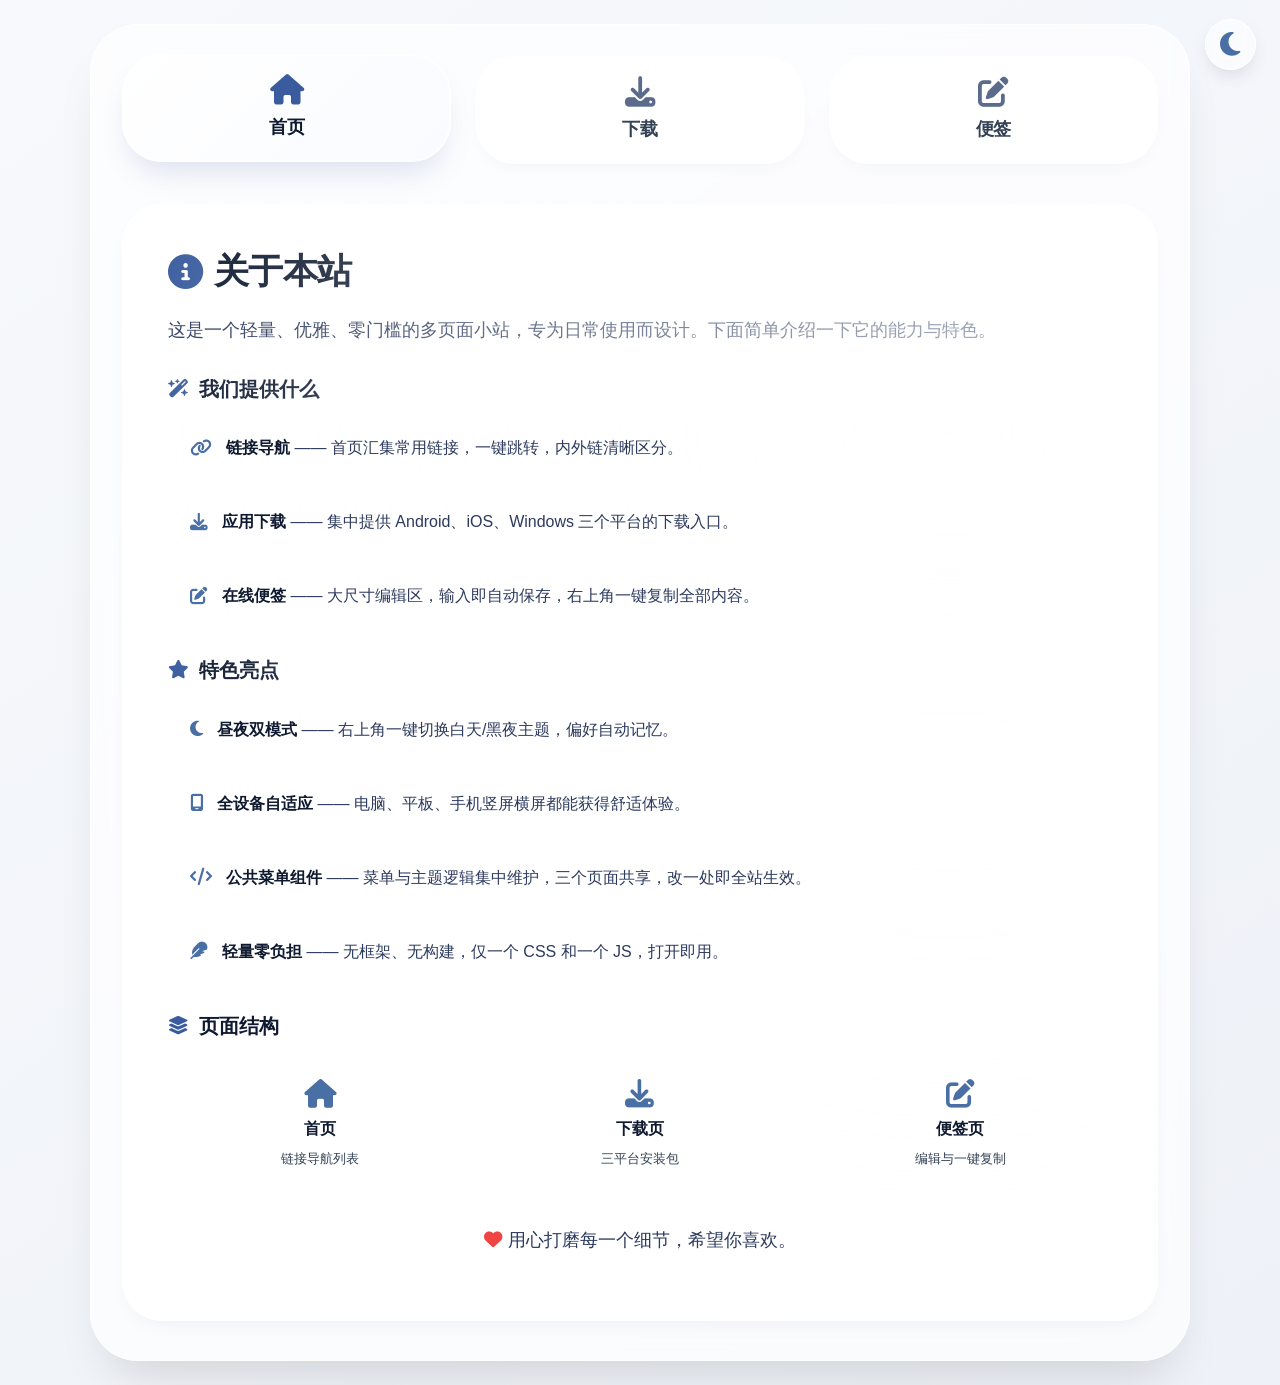
==== about.html @ 6a62ace9 "框架" ====
<!DOCTYPE html>
<html lang="zh-CN">
<head>
  <meta charset="UTF-8">
  <meta name="viewport" content="width=device-width, initial-scale=1.0, viewport-fit=cover">
  <title>关于本站</title>
  <link rel="stylesheet" href="https://cdnjs.cloudflare.com/ajax/libs/font-awesome/6.5.1/css/all.min.css">
  <link rel="stylesheet" href="style.css">
</head>
<body data-page="index">
  <div class="app-container">
    <!-- 菜单由 menu.js 动态注入 -->

    <div class="page-content">
      <div class="page active">
        <h2><i class="fas fa-circle-info"></i> 关于本站</h2>
        <p>这是一个轻量、优雅、零门槛的多页面小站，专为日常使用而设计。下面简单介绍一下它的能力与特色。</p>

        <!-- 介绍区块 -->
        <div class="about-section">
          <h3><i class="fas fa-wand-magic-sparkles"></i> 我们提供什么</h3>
          <ul class="about-list">
            <li>
              <i class="fas fa-link"></i>
              <span><strong>链接导航</strong> —— 首页汇集常用链接，一键跳转，内外链清晰区分。</span>
            </li>
            <li>
              <i class="fas fa-download"></i>
              <span><strong>应用下载</strong> —— 集中提供 Android、iOS、Windows 三个平台的下载入口。</span>
            </li>
            <li>
              <i class="fas fa-pen-to-square"></i>
              <span><strong>在线便签</strong> —— 大尺寸编辑区，输入即自动保存，右上角一键复制全部内容。</span>
            </li>
          </ul>
        </div>

        <div class="about-section">
          <h3><i class="fas fa-star"></i> 特色亮点</h3>
          <ul class="about-list">
            <li>
              <i class="fas fa-moon"></i>
              <span><strong>昼夜双模式</strong> —— 右上角一键切换白天/黑夜主题，偏好自动记忆。</span>
            </li>
            <li>
              <i class="fas fa-mobile-screen"></i>
              <span><strong>全设备自适应</strong> —— 电脑、平板、手机竖屏横屏都能获得舒适体验。</span>
            </li>
            <li>
              <i class="fas fa-code"></i>
              <span><strong>公共菜单组件</strong> —— 菜单与主题逻辑集中维护，三个页面共享，改一处即全站生效。</span>
            </li>
            <li>
              <i class="fas fa-feather"></i>
              <span><strong>轻量零负担</strong> —— 无框架、无构建，仅一个 CSS 和一个 JS，打开即用。</span>
            </li>
          </ul>
        </div>

        <div class="about-section">
          <h3><i class="fas fa-layer-group"></i> 页面结构</h3>
          <div class="about-pages">
            <a class="about-page-card" href="index.html">
              <i class="fas fa-house"></i>
              <span class="about-page-name">首页</span>
              <span class="about-page-desc">链接导航列表</span>
            </a>
            <a class="about-page-card" href="download.html">
              <i class="fas fa-download"></i>
              <span class="about-page-name">下载页</span>
              <span class="about-page-desc">三平台安装包</span>
            </a>
            <a class="about-page-card" href="notes.html">
              <i class="fas fa-pen-to-square"></i>
              <span class="about-page-name">便签页</span>
              <span class="about-page-desc">编辑与一键复制</span>
            </a>
          </div>
        </div>

        <p class="about-footer">
          <i class="fas fa-heart"></i>
          用心打磨每一个细节，希望你喜欢。
        </p>
      </div>
    </div>
  </div>

  <script src="menu.js"></script>
</body>
</html>
---- style.css ----
/* ---------- 全局变量 (昼/夜) ---------- */
:root {
  --bg-gradient-start: #f7f9fc;
  --bg-gradient-end: #eef1f7;
  --app-bg: rgba(255, 255, 255, 0.7);
  --app-shadow: 0 30px 50px -20px rgba(0, 0, 0, 0.15), 0 0 0 1px rgba(255, 255, 255, 0.6) inset;
  --menu-bg: rgba(255, 255, 255, 0.5);
  --menu-border: rgba(255, 255, 255, 0.8);
  --menu-hover-bg: rgba(255, 255, 255, 0.85);
  --menu-active-bg: linear-gradient(135deg, #ffffff, #f9fbff);
  --menu-active-shadow: 0 18px 30px -10px rgba(80, 100, 180, 0.2), 0 0 0 1px rgba(255, 255, 255, 0.9) inset;
  --text-primary: #1e293b;
  --text-secondary: #2c3a5e;
  --text-muted: #334155;
  --heading-color: #0f1a30;
  --icon-color: #5b6b8c;
  --icon-active-color: #3a5c9e;
  --page-bg: rgba(255, 255, 255, 0.5);
  --page-border: rgba(255, 255, 255, 0.8);
  --page-shadow: 0 8px 22px -10px rgba(0, 0, 0, 0.08), 0 0 0 1px rgba(255, 255, 255, 0.7) inset;
  --toggle-bg: rgba(255, 255, 255, 0.6);
  --toggle-border: rgba(255, 255, 255, 0.9);
  --toggle-icon: #4a6fa5;
  --scroll-thumb: rgba(100, 116, 139, 0.3);
  --link-bg: rgba(255, 255, 255, 0.55);
  --link-hover-bg: rgba(255, 255, 255, 0.9);
  --link-border: rgba(255, 255, 255, 0.8);
  --link-icon-bg: rgba(80, 100, 180, 0.1);
  --link-icon-color: #4a6fa5;
  --editor-bg: rgba(255, 255, 255, 0.6);
  --editor-border: rgba(255, 255, 255, 0.9);
  --editor-text: #1e293b;
  --editor-placeholder: #94a3b8;
}

body.dark-mode {
  --bg-gradient-start: #0b0f1a;
  --bg-gradient-end: #141a26;
  --app-bg: rgba(20, 28, 40, 0.8);
  --app-shadow: 0 30px 50px -20px rgba(0, 0, 0, 0.6), 0 0 0 1px rgba(255, 255, 255, 0.1) inset;
  --menu-bg: rgba(35, 45, 65, 0.6);
  --menu-border: rgba(255, 255, 255, 0.15);
  --menu-hover-bg: rgba(55, 70, 95, 0.7);
  --menu-active-bg: linear-gradient(135deg, #2a3548, #1f2a3f);
  --menu-active-shadow: 0 18px 30px -10px rgba(0, 0, 0, 0.5), 0 0 0 1px rgba(255, 255, 255, 0.15) inset;
  --text-primary: #e2e8f0;
  --text-secondary: #cbd5e1;
  --text-muted: #a0afc0;
  --heading-color: #f1f5f9;
  --icon-color: #94a3b8;
  --icon-active-color: #7aa2e0;
  --page-bg: rgba(28, 38, 55, 0.7);
  --page-border: rgba(255, 255, 255, 0.1);
  --page-shadow: 0 8px 22px -10px rgba(0, 0, 0, 0.4), 0 0 0 1px rgba(255, 255, 255, 0.1) inset;
  --toggle-bg: rgba(50, 65, 90, 0.8);
  --toggle-border: rgba(255, 255, 255, 0.2);
  --toggle-icon: #fbbf24;
  --scroll-thumb: rgba(200, 210, 230, 0.4);
  --link-bg: rgba(35, 45, 65, 0.55);
  --link-hover-bg: rgba(55, 70, 95, 0.85);
  --link-border: rgba(255, 255, 255, 0.12);
  --link-icon-bg: rgba(120, 160, 230, 0.15);
  --link-icon-color: #7aa2e0;
  --editor-bg: rgba(30, 42, 60, 0.6);
  --editor-border: rgba(255, 255, 255, 0.12);
  --editor-text: #e2e8f0;
  --editor-placeholder: #64748b;
}

/* ---------- 全局重置 ---------- */
* {
  margin: 0;
  padding: 0;
  box-sizing: border-box;
}

html {
  font-size: 16px;
}

body {
  font-family: -apple-system, BlinkMacSystemFont, 'Segoe UI', 'PingFang SC',
               'Hiragino Sans GB', 'Microsoft YaHei', 'Helvetica Neue', Helvetica, Arial, sans-serif;
  background: linear-gradient(145deg, var(--bg-gradient-start) 0%, var(--bg-gradient-end) 100%);
  min-height: 100vh;
  display: flex;
  justify-content: center;
  align-items: center;
  padding: 1.5rem;
  margin: 0;
  line-height: 1.5;
  color: var(--text-primary);
  transition: background 0.4s ease, color 0.3s ease;
}

/* ---------- 主卡片容器 ---------- */
.app-container {
  max-width: 1100px;
  width: 100%;
  background: var(--app-bg);
  backdrop-filter: blur(12px);
  -webkit-backdrop-filter: blur(12px);
  border-radius: clamp(1.5rem, 6vw, 3rem);
  box-shadow: var(--app-shadow);
  padding: clamp(1.5rem, 5vw, 2rem) clamp(1rem, 4vw, 2rem) clamp(1.8rem, 6vw, 2.5rem);
  transition: all 0.3s ease;
  position: relative;
  overflow: hidden;
}

/* ---------- 菜单区域 ---------- */
.menu {
  display: flex;
  justify-content: center;
  gap: clamp(0.8rem, 3vw, 1.5rem);
  margin-bottom: clamp(1.8rem, 5vw, 2.5rem);
  flex-wrap: wrap;
}

.menu-item {
  flex: 1 1 0;
  min-width: clamp(80px, 20vw, 140px);
  text-align: center;
  padding: clamp(0.8rem, 3vw, 1.25rem) clamp(0.5rem, 2vw, 1rem);
  border-radius: clamp(1.5rem, 6vw, 2.5rem);
  background: var(--menu-bg);
  border: 1px solid var(--menu-border);
  backdrop-filter: blur(4px);
  -webkit-backdrop-filter: blur(4px);
  box-shadow: 0 8px 18px -8px rgba(0, 0, 0, 0.05);
  cursor: pointer;
  transition: all 0.3s cubic-bezier(0.2, 0.9, 0.4, 1);
  font-weight: 600;
  font-size: clamp(0.85rem, 2.5vw, 1.15rem);
  color: var(--text-muted);
  display: flex;
  flex-direction: column;
  align-items: center;
  gap: clamp(0.2rem, 1vw, 0.5rem);
  user-select: none;
  letter-spacing: -0.01em;
  outline: none;
  border: 1px solid transparent;
  white-space: nowrap;
  text-decoration: none;
}

.menu-item i {
  font-size: clamp(1.4rem, 4.5vw, 1.9rem);
  color: var(--icon-color);
  transition: all 0.3s ease;
}

.menu-item:hover {
  background: var(--menu-hover-bg);
  box-shadow: 0 18px 28px -12px rgba(0, 0, 0, 0.15);
  transform: translateY(-3px);
  border-color: var(--menu-border);
}

.menu-item:hover i {
  color: var(--icon-active-color);
  transform: scale(1.05);
}

.menu-item.active {
  background: var(--menu-active-bg);
  box-shadow: var(--menu-active-shadow);
  color: var(--heading-color);
  border-color: var(--menu-border);
  transform: translateY(-2px);
}

.menu-item.active i {
  color: var(--icon-active-color);
}

/* ---------- 页面内容区域 ---------- */
.page-content {
  position: relative;
}

.page {
  background: var(--page-bg);
  backdrop-filter: blur(6px);
  -webkit-backdrop-filter: blur(6px);
  border-radius: clamp(1.2rem, 5vw, 2.5rem);
  padding: clamp(1.2rem, 5vw, 2.5rem) clamp(1rem, 5vw, 2.8rem);
  box-shadow: var(--page-shadow);
  border: 1px solid var(--page-border);
  color: var(--text-primary);
  position: relative;
}

@keyframes pageFadeIn {
  from { opacity: 0; transform: translateY(8px); }
  to   { opacity: 1; transform: translateY(0); }
}

.page.active {
  animation: pageFadeIn 0.4s ease forwards;
}

.page h2 {
  font-size: clamp(1.4rem, 4vw, 2.2rem);
  font-weight: 700;
  letter-spacing: -0.02em;
  margin-bottom: clamp(0.6rem, 2vw, 1rem);
  color: var(--heading-color);
  display: flex;
  align-items: center;
  gap: clamp(8px, 2vw, 12px);
  flex-wrap: wrap;
}

.page h2 i {
  font-size: clamp(1.6rem, 4.5vw, 2.2rem);
  color: var(--icon-active-color);
  flex-shrink: 0;
}

.page > p {
  font-size: clamp(0.95rem, 2.5vw, 1.15rem);
  color: var(--text-secondary);
  margin-bottom: clamp(1rem, 3vw, 1.5rem);
  font-weight: 400;
  line-height: 1.7;
  max-width: 100%;
}

.page::before {
  content: '';
  position: absolute;
  top: 0;
  left: 0;
  width: 100%;
  height: 100%;
  border-radius: inherit;
  background: radial-gradient(circle at 80% 20%, rgba(255, 255, 255, 0.6) 0%, transparent 70%);
  pointer-events: none;
}

/* ---------- 首页：链接列表 ---------- */
.link-list {
  display: flex;
  flex-direction: column;
  gap: clamp(0.7rem, 2.5vw, 1rem);
  margin-top: clamp(1rem, 3vw, 1.5rem);
}

.link-item {
  display: flex;
  align-items: center;
  gap: clamp(0.8rem, 3vw, 1.2rem);
  padding: clamp(0.9rem, 3vw, 1.3rem) clamp(1rem, 4vw, 1.6rem);
  background: var(--link-bg);
  border: 1px solid var(--link-border);
  border-radius: clamp(1rem, 4vw, 1.5rem);
  backdrop-filter: blur(4px);
  -webkit-backdrop-filter: blur(4px);
  text-decoration: none;
  color: var(--text-primary);
  transition: all 0.3s cubic-bezier(0.2, 0.9, 0.4, 1);
  box-shadow: 0 4px 12px rgba(0, 0, 0, 0.02);
}

.link-item:hover {
  background: var(--link-hover-bg);
  transform: translateX(4px);
  box-shadow: 0 10px 24px -10px rgba(0, 0, 0, 0.15);
  border-color: var(--link-border);
}

.link-icon {
  width: clamp(2.2rem, 7vw, 2.8rem);
  height: clamp(2.2rem, 7vw, 2.8rem);
  border-radius: 50%;
  background: var(--link-icon-bg);
  display: flex;
  align-items: center;
  justify-content: center;
  flex-shrink: 0;
  transition: all 0.3s ease;
}

.link-icon i {
  font-size: clamp(1rem, 3vw, 1.3rem);
  color: var(--link-icon-color);
}

.link-item:hover .link-icon {
  transform: scale(1.08);
}

.link-body {
  flex: 1;
  min-width: 0;
  display: flex;
  flex-direction: column;
  gap: 2px;
  text-align: left;
}

.link-title {
  font-weight: 600;
  font-size: clamp(0.95rem, 2.5vw, 1.1rem);
  color: var(--heading-color);
}

.link-desc {
  font-size: clamp(0.78rem, 2vw, 0.9rem);
  color: var(--text-muted);
  white-space: nowrap;
  overflow: hidden;
  text-overflow: ellipsis;
}

.link-arrow {
  color: var(--icon-color);
  font-size: clamp(0.8rem, 2vw, 1rem);
  opacity: 0.6;
  transition: all 0.3s ease;
  flex-shrink: 0;
}

.link-item:hover .link-arrow {
  color: var(--icon-active-color);
  opacity: 1;
  transform: translateX(2px);
}

/* ---------- 下载页 ---------- */
.download-grid {
  display: grid;
  grid-template-columns: repeat(auto-fit, minmax(min(100%, 220px), 1fr));
  gap: clamp(1rem, 3vw, 1.5rem);
  margin-top: clamp(1rem, 3vw, 1.5rem);
}

.download-card {
  background: var(--link-bg);
  border: 1px solid var(--link-border);
  border-radius: clamp(1rem, 4vw, 1.5rem);
  padding: clamp(1.2rem, 4vw, 2rem);
  text-align: center;
  display: flex;
  flex-direction: column;
  align-items: center;
  gap: clamp(0.5rem, 2vw, 0.8rem);
  backdrop-filter: blur(4px);
  -webkit-backdrop-filter: blur(4px);
  transition: all 0.3s cubic-bezier(0.2, 0.9, 0.4, 1);
}

.download-card:hover {
  transform: translateY(-4px);
  box-shadow: 0 18px 30px -14px rgba(0, 0, 0, 0.2);
}

.download-icon {
  width: clamp(3rem, 10vw, 4rem);
  height: clamp(3rem, 10vw, 4rem);
  border-radius: 50%;
  display: flex;
  align-items: center;
  justify-content: center;
  background: var(--link-icon-bg);
  margin-bottom: 0.3rem;
}

.download-icon i {
  font-size: clamp(1.5rem, 5vw, 2rem);
  color: var(--link-icon-color);
}

.download-icon.android i { color: #3ddc84; }
.download-icon.ios i     { color: var(--icon-color); }
.download-icon.windows i { color: #00a4ef; }

.download-card h3 {
  font-size: clamp(1rem, 3vw, 1.2rem);
  color: var(--heading-color);
  font-weight: 600;
}

.download-meta {
  font-size: clamp(0.75rem, 2vw, 0.85rem);
  color: var(--text-muted);
  margin-bottom: 0.4rem;
  word-break: break-word;
}

.download-btn {
  display: inline-flex;
  align-items: center;
  justify-content: center;
  gap: 6px;
  margin-top: auto;
  padding: clamp(0.55rem, 2vw, 0.75rem) clamp(1rem, 4vw, 1.5rem);
  border-radius: 100px;
  background: linear-gradient(135deg, #4a6fa5, #3a5c9e);
  color: #fff;
  font-weight: 600;
  font-size: clamp(0.82rem, 2.2vw, 0.95rem);
  text-decoration: none;
  border: none;
  cursor: pointer;
  transition: all 0.3s ease;
  box-shadow: 0 8px 18px -8px rgba(74, 111, 165, 0.5);
}

.download-btn:hover {
  transform: translateY(-2px);
  box-shadow: 0 12px 24px -8px rgba(74, 111, 165, 0.6);
  filter: brightness(1.08);
}

.download-btn:active {
  transform: translateY(0);
}

.download-hint {
  margin-top: clamp(1.2rem, 4vw, 1.8rem);
  font-size: clamp(0.78rem, 2vw, 0.9rem);
  color: var(--text-muted);
  display: flex;
  align-items: center;
  gap: 6px;
  flex-wrap: wrap;
}

.download-hint i {
  color: var(--icon-active-color);
}

/* ---------- 便签页：编辑器 ---------- */
.editor-wrap {
  position: relative;
  margin-top: clamp(0.8rem, 2.5vw, 1.2rem);
}

.editor {
  width: 100%;
  min-height: 46vh;
  resize: vertical;
  background: var(--editor-bg);
  border: 1px solid var(--editor-border);
  border-radius: clamp(1rem, 4vw, 1.5rem);
  padding: clamp(1rem, 3.5vw, 1.5rem);
  padding-top: clamp(2.8rem, 8vw, 3.4rem); /* 给右上角按钮留空间 */
  color: var(--editor-text);
  font-family: inherit;
  font-size: clamp(0.9rem, 2.4vw, 1.05rem);
  line-height: 1.7;
  outline: none;
  transition: all 0.3s ease;
  backdrop-filter: blur(4px);
  -webkit-backdrop-filter: blur(4px);
  box-shadow: inset 0 2px 8px rgba(0, 0, 0, 0.03);
  caret-color: var(--icon-active-color);
}

.editor:focus {
  border-color: var(--icon-active-color);
  box-shadow: 
    inset 0 2px 8px rgba(0, 0, 0, 0.03),
    0 0 0 3px rgba(74, 111, 165, 0.15);
}

.editor::placeholder {
  color: var(--editor-placeholder);
}

/* 复制按钮（右上角） */
.copy-btn {
  position: absolute;
  top: clamp(0.7rem, 2.5vw, 0.9rem);
  right: clamp(0.7rem, 2.5vw, 0.9rem);
  display: inline-flex;
  align-items: center;
  gap: 6px;
  padding: clamp(0.4rem, 1.5vw, 0.55rem) clamp(0.8rem, 3vw, 1.1rem);
  border-radius: 100px;
  background: var(--link-bg);
  border: 1px solid var(--link-border);
  color: var(--text-muted);
  font-weight: 600;
  font-size: clamp(0.75rem, 2vw, 0.88rem);
  cursor: pointer;
  transition: all 0.3s cubic-bezier(0.2, 0.9, 0.4, 1);
  z-index: 2;
  font-family: inherit;
  backdrop-filter: blur(6px);
  -webkit-backdrop-filter: blur(6px);
  box-shadow: 0 4px 12px -4px rgba(0, 0, 0, 0.1);
}

.copy-btn:hover {
  background: var(--link-hover-bg);
  transform: translateY(-1px);
  box-shadow: 0 8px 16px -6px rgba(0, 0, 0, 0.15);
  color: var(--icon-active-color);
}

.copy-btn:active {
  transform: translateY(0) scale(0.97);
}

.copy-btn.flash {
  animation: copyFlash 0.4s ease;
}

@keyframes copyFlash {
  0%   { transform: scale(1); }
  50%  { transform: scale(1.08); }
  100% { transform: scale(1); }
}

.copy-btn i {
  font-size: clamp(0.8rem, 2.2vw, 0.95rem);
  transition: color 0.3s ease;
}

/* ---------- 昼夜切换按钮 ---------- */
.theme-toggle {
  position: fixed;
  top: max(1.2rem, env(safe-area-inset-top, 1.2rem));
  right: max(1.5rem, env(safe-area-inset-right, 1.5rem));
  width: clamp(2.6rem, 8vw, 3.2rem);
  height: clamp(2.6rem, 8vw, 3.2rem);
  border-radius: 50%;
  background: var(--toggle-bg);
  backdrop-filter: blur(8px);
  -webkit-backdrop-filter: blur(8px);
  border: 1px solid var(--toggle-border);
  box-shadow: 0 8px 20px -6px rgba(0, 0, 0, 0.15);
  display: flex;
  align-items: center;
  justify-content: center;
  cursor: pointer;
  transition: all 0.3s cubic-bezier(0.2, 0.9, 0.4, 1);
  z-index: 100;
  color: var(--toggle-icon);
  outline: none;
  user-select: none;
}

.theme-toggle i {
  font-size: clamp(1.2rem, 3.8vw, 1.7rem);
  color: var(--toggle-icon);
  transition: transform 0.4s ease, opacity 0.3s ease;
}

.theme-toggle:hover {
  transform: scale(1.08) rotate(5deg);
  box-shadow: 0 12px 26px -6px rgba(0, 0, 0, 0.25);
}

.theme-toggle:active {
  transform: scale(0.96);
}

/* ---------- 超小屏幕优化 ---------- */
@media (max-width: 400px) {
  .menu-item {
    min-width: 70px;
    padding: 0.6rem 0.2rem;
  }
  .menu-item span {
    font-size: 0.7rem;
  }
  .link-desc {
    white-space: normal;
  }
}

/* ---------- 横屏手机的高度适配 ---------- */
@media (max-height: 500px) and (orientation: landscape) {
  body {
    align-items: flex-start;
    padding-top: 2rem;
  }
  .app-container {
    margin-top: 1rem;
    margin-bottom: 1rem;
  }
  .editor {
    min-height: 30vh;
  }
}

/* 滚动条美化 */
::-webkit-scrollbar {
  width: 6px;
  height: 6px;
}
::-webkit-scrollbar-track {
  background: transparent;
}
::-webkit-scrollbar-thumb {
  background: var(--scroll-thumb);
  border-radius: 10px;
}

img {
  max-width: 100%;
  height: auto;
}

.menu-item, .theme-toggle, .copy-btn {
  -webkit-tap-highlight-color: transparent;
}

/* ---------- 介绍页（about.html） ---------- */
.about-section {
  margin-top: clamp(1.2rem, 4vw, 1.8rem);
}

.about-section h3 {
  font-size: clamp(1.05rem, 3vw, 1.25rem);
  font-weight: 700;
  color: var(--heading-color);
  margin-bottom: clamp(0.6rem, 2vw, 0.9rem);
  display: flex;
  align-items: center;
  gap: clamp(6px, 2vw, 10px);
}

.about-section h3 i {
  color: var(--icon-active-color);
  font-size: clamp(1rem, 2.8vw, 1.15rem);
}

.about-list {
  list-style: none;
  display: flex;
  flex-direction: column;
  gap: clamp(0.6rem, 2vw, 0.85rem);
}

.about-list li {
  display: flex;
  align-items: flex-start;
  gap: clamp(0.6rem, 2vw, 0.9rem);
  padding: clamp(0.7rem, 2.5vw, 1rem) clamp(0.9rem, 3vw, 1.3rem);
  background: var(--link-bg);
  border: 1px solid var(--link-border);
  border-radius: clamp(0.8rem, 3vw, 1.2rem);
  backdrop-filter: blur(4px);
  -webkit-backdrop-filter: blur(4px);
  font-size: clamp(0.88rem, 2.3vw, 1rem);
  color: var(--text-secondary);
  line-height: 1.65;
  transition: all 0.3s ease;
}

.about-list li:hover {
  background: var(--link-hover-bg);
  transform: translateX(3px);
}

.about-list li > i {
  color: var(--link-icon-color);
  font-size: clamp(0.95rem, 2.6vw, 1.1rem);
  margin-top: 0.2em;
  flex-shrink: 0;
}

.about-list strong {
  color: var(--heading-color);
  font-weight: 600;
}

/* 页面卡片网格 */
.about-pages {
  display: grid;
  grid-template-columns: repeat(auto-fit, minmax(min(100%, 160px), 1fr));
  gap: clamp(0.7rem, 2.5vw, 1rem);
}

.about-page-card {
  display: flex;
  flex-direction: column;
  align-items: center;
  gap: clamp(0.3rem, 1.5vw, 0.5rem);
  padding: clamp(1rem, 3.5vw, 1.4rem) clamp(0.8rem, 3vw, 1.1rem);
  background: var(--link-bg);
  border: 1px solid var(--link-border);
  border-radius: clamp(0.9rem, 3.5vw, 1.3rem);
  text-decoration: none;
  color: var(--text-primary);
  text-align: center;
  backdrop-filter: blur(4px);
  -webkit-backdrop-filter: blur(4px);
  transition: all 0.3s cubic-bezier(0.2, 0.9, 0.4, 1);
}

.about-page-card:hover {
  background: var(--link-hover-bg);
  transform: translateY(-3px);
  box-shadow: 0 14px 26px -12px rgba(0, 0, 0, 0.2);
}

.about-page-card i {
  font-size: clamp(1.4rem, 4vw, 1.8rem);
  color: var(--link-icon-color);
  margin-bottom: 0.1rem;
  transition: transform 0.3s ease;
}

.about-page-card:hover i {
  transform: scale(1.1);
}

.about-page-name {
  font-weight: 600;
  font-size: clamp(0.9rem, 2.4vw, 1rem);
  color: var(--heading-color);
}

.about-page-desc {
  font-size: clamp(0.72rem, 1.9vw, 0.82rem);
  color: var(--text-muted);
  line-height: 1.5;
}

/* 页脚 */
.about-footer {
  margin-top: clamp(1.5rem, 5vw, 2rem);
  text-align: center;
  font-size: clamp(0.82rem, 2.2vw, 0.95rem);
  color: var(--text-muted);
  display: flex;
  align-items: center;
  justify-content: center;
  gap: 6px;
  flex-wrap: wrap;
}

.about-footer i {
  color: #ef4444;
}
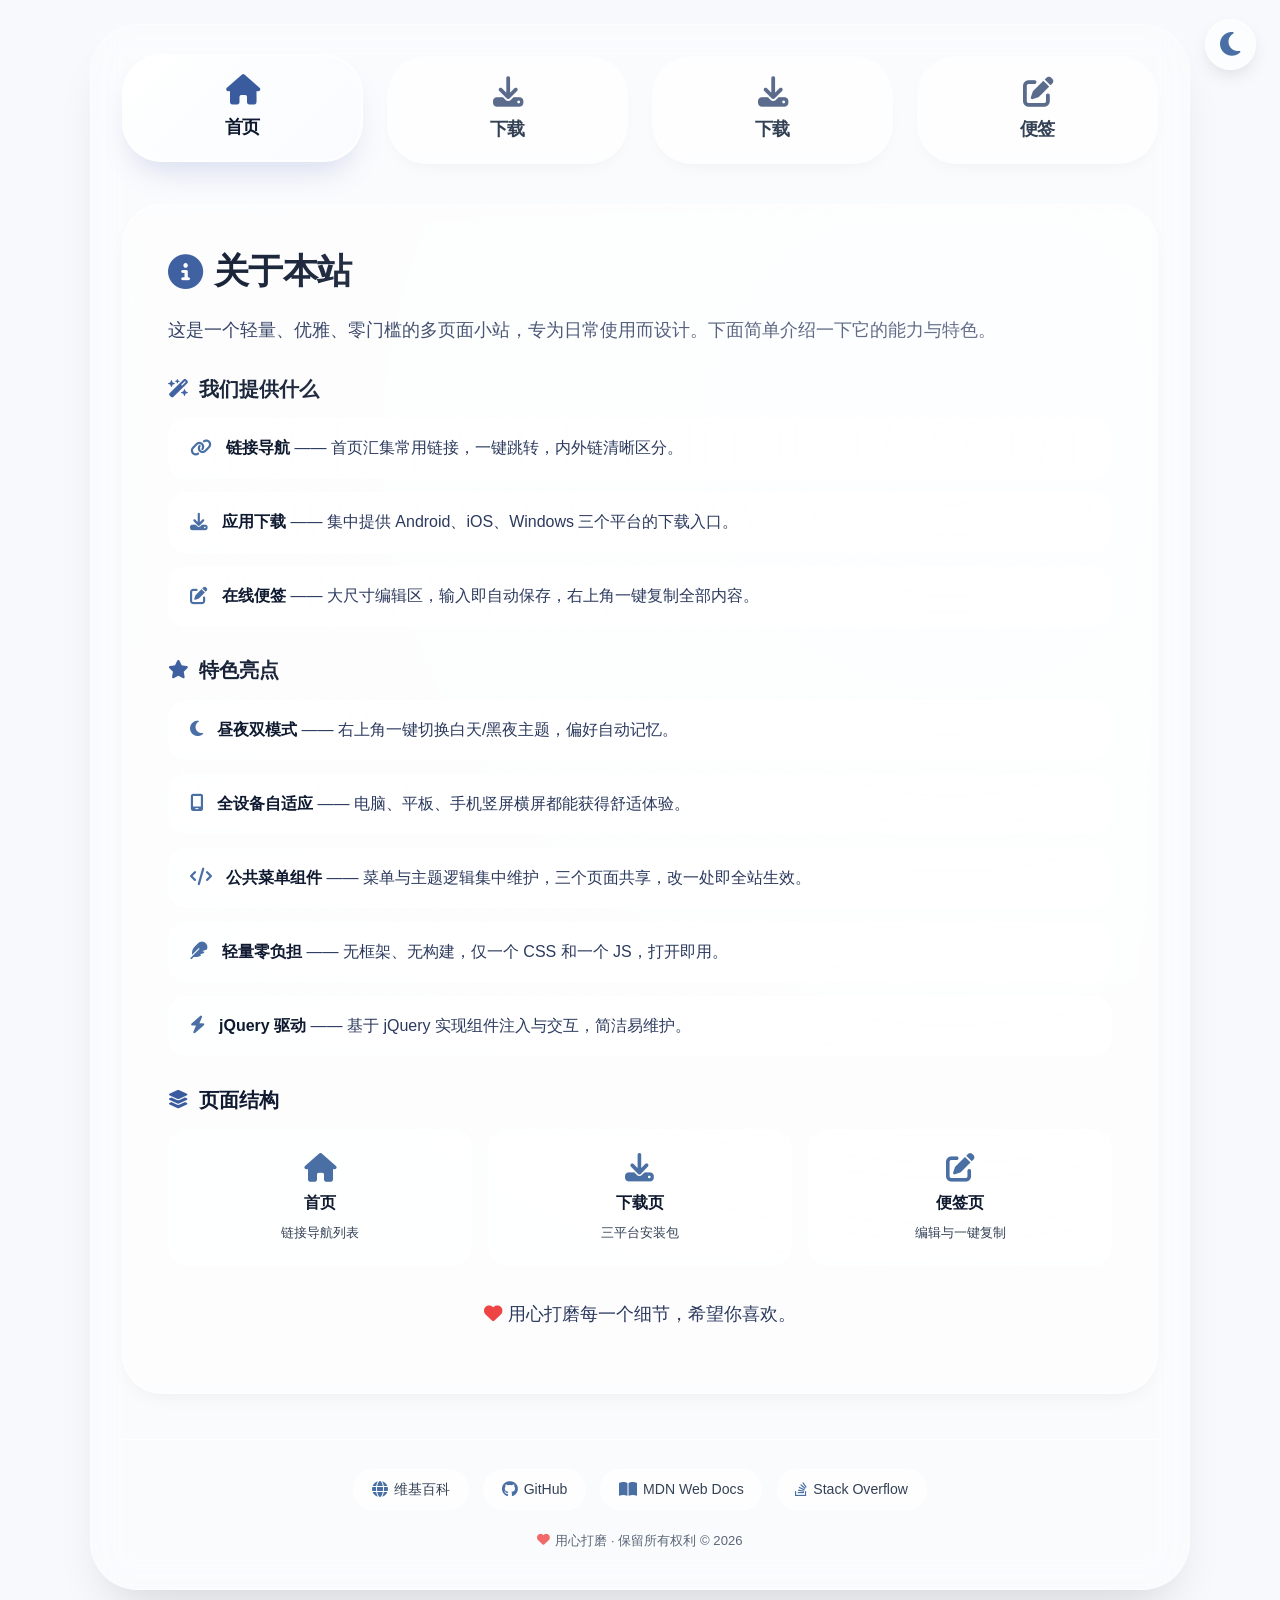
==== commit 9725516d: "美化" ====
--- a/about.html
+++ b/about.html
@@ -16,7 +16,6 @@
         <h2><i class="fas fa-circle-info"></i> 关于本站</h2>
         <p>这是一个轻量、优雅、零门槛的多页面小站，专为日常使用而设计。下面简单介绍一下它的能力与特色。</p>
 
-        <!-- 介绍区块 -->
         <div class="about-section">
           <h3><i class="fas fa-wand-magic-sparkles"></i> 我们提供什么</h3>
           <ul class="about-list">
@@ -54,6 +53,10 @@
               <i class="fas fa-feather"></i>
               <span><strong>轻量零负担</strong> —— 无框架、无构建，仅一个 CSS 和一个 JS，打开即用。</span>
             </li>
+            <li>
+              <i class="fas fa-bolt"></i>
+              <span><strong>jQuery 驱动</strong> —— 基于 jQuery 实现组件注入与交互，简洁易维护。</span>
+            </li>
           </ul>
         </div>
 
@@ -86,6 +89,7 @@
     </div>
   </div>
 
+  <script src="https://cdnjs.cloudflare.com/ajax/libs/jquery/3.7.1/jquery.min.js"></script>
   <script src="menu.js"></script>
 </body>
 </html>
--- a/style.css
+++ b/style.css
@@ -1,742 +1,848 @@
-/* ---------- 全局变量 (昼/夜) ---------- */
-:root {
-  --bg-gradient-start: #f7f9fc;
-  --bg-gradient-end: #eef1f7;
-  --app-bg: rgba(255, 255, 255, 0.7);
-  --app-shadow: 0 30px 50px -20px rgba(0, 0, 0, 0.15), 0 0 0 1px rgba(255, 255, 255, 0.6) inset;
-  --menu-bg: rgba(255, 255, 255, 0.5);
-  --menu-border: rgba(255, 255, 255, 0.8);
-  --menu-hover-bg: rgba(255, 255, 255, 0.85);
-  --menu-active-bg: linear-gradient(135deg, #ffffff, #f9fbff);
-  --menu-active-shadow: 0 18px 30px -10px rgba(80, 100, 180, 0.2), 0 0 0 1px rgba(255, 255, 255, 0.9) inset;
-  --text-primary: #1e293b;
-  --text-secondary: #2c3a5e;
-  --text-muted: #334155;
-  --heading-color: #0f1a30;
-  --icon-color: #5b6b8c;
-  --icon-active-color: #3a5c9e;
-  --page-bg: rgba(255, 255, 255, 0.5);
-  --page-border: rgba(255, 255, 255, 0.8);
-  --page-shadow: 0 8px 22px -10px rgba(0, 0, 0, 0.08), 0 0 0 1px rgba(255, 255, 255, 0.7) inset;
-  --toggle-bg: rgba(255, 255, 255, 0.6);
-  --toggle-border: rgba(255, 255, 255, 0.9);
-  --toggle-icon: #4a6fa5;
-  --scroll-thumb: rgba(100, 116, 139, 0.3);
-  --link-bg: rgba(255, 255, 255, 0.55);
-  --link-hover-bg: rgba(255, 255, 255, 0.9);
-  --link-border: rgba(255, 255, 255, 0.8);
-  --link-icon-bg: rgba(80, 100, 180, 0.1);
-  --link-icon-color: #4a6fa5;
-  --editor-bg: rgba(255, 255, 255, 0.6);
-  --editor-border: rgba(255, 255, 255, 0.9);
-  --editor-text: #1e293b;
-  --editor-placeholder: #94a3b8;
-}
-
-body.dark-mode {
-  --bg-gradient-start: #0b0f1a;
-  --bg-gradient-end: #141a26;
-  --app-bg: rgba(20, 28, 40, 0.8);
-  --app-shadow: 0 30px 50px -20px rgba(0, 0, 0, 0.6), 0 0 0 1px rgba(255, 255, 255, 0.1) inset;
-  --menu-bg: rgba(35, 45, 65, 0.6);
-  --menu-border: rgba(255, 255, 255, 0.15);
-  --menu-hover-bg: rgba(55, 70, 95, 0.7);
-  --menu-active-bg: linear-gradient(135deg, #2a3548, #1f2a3f);
-  --menu-active-shadow: 0 18px 30px -10px rgba(0, 0, 0, 0.5), 0 0 0 1px rgba(255, 255, 255, 0.15) inset;
-  --text-primary: #e2e8f0;
-  --text-secondary: #cbd5e1;
-  --text-muted: #a0afc0;
-  --heading-color: #f1f5f9;
-  --icon-color: #94a3b8;
-  --icon-active-color: #7aa2e0;
-  --page-bg: rgba(28, 38, 55, 0.7);
-  --page-border: rgba(255, 255, 255, 0.1);
-  --page-shadow: 0 8px 22px -10px rgba(0, 0, 0, 0.4), 0 0 0 1px rgba(255, 255, 255, 0.1) inset;
-  --toggle-bg: rgba(50, 65, 90, 0.8);
-  --toggle-border: rgba(255, 255, 255, 0.2);
-  --toggle-icon: #fbbf24;
-  --scroll-thumb: rgba(200, 210, 230, 0.4);
-  --link-bg: rgba(35, 45, 65, 0.55);
-  --link-hover-bg: rgba(55, 70, 95, 0.85);
-  --link-border: rgba(255, 255, 255, 0.12);
-  --link-icon-bg: rgba(120, 160, 230, 0.15);
-  --link-icon-color: #7aa2e0;
-  --editor-bg: rgba(30, 42, 60, 0.6);
-  --editor-border: rgba(255, 255, 255, 0.12);
-  --editor-text: #e2e8f0;
-  --editor-placeholder: #64748b;
-}
-
-/* ---------- 全局重置 ---------- */
-* {
-  margin: 0;
-  padding: 0;
-  box-sizing: border-box;
-}
-
-html {
-  font-size: 16px;
-}
-
-body {
-  font-family: -apple-system, BlinkMacSystemFont, 'Segoe UI', 'PingFang SC',
-               'Hiragino Sans GB', 'Microsoft YaHei', 'Helvetica Neue', Helvetica, Arial, sans-serif;
-  background: linear-gradient(145deg, var(--bg-gradient-start) 0%, var(--bg-gradient-end) 100%);
-  min-height: 100vh;
-  display: flex;
-  justify-content: center;
-  align-items: center;
-  padding: 1.5rem;
-  margin: 0;
-  line-height: 1.5;
-  color: var(--text-primary);
-  transition: background 0.4s ease, color 0.3s ease;
-}
-
-/* ---------- 主卡片容器 ---------- */
-.app-container {
-  max-width: 1100px;
-  width: 100%;
-  background: var(--app-bg);
-  backdrop-filter: blur(12px);
-  -webkit-backdrop-filter: blur(12px);
-  border-radius: clamp(1.5rem, 6vw, 3rem);
-  box-shadow: var(--app-shadow);
-  padding: clamp(1.5rem, 5vw, 2rem) clamp(1rem, 4vw, 2rem) clamp(1.8rem, 6vw, 2.5rem);
-  transition: all 0.3s ease;
-  position: relative;
-  overflow: hidden;
-}
-
-/* ---------- 菜单区域 ---------- */
-.menu {
-  display: flex;
-  justify-content: center;
-  gap: clamp(0.8rem, 3vw, 1.5rem);
-  margin-bottom: clamp(1.8rem, 5vw, 2.5rem);
-  flex-wrap: wrap;
-}
-
-.menu-item {
-  flex: 1 1 0;
-  min-width: clamp(80px, 20vw, 140px);
-  text-align: center;
-  padding: clamp(0.8rem, 3vw, 1.25rem) clamp(0.5rem, 2vw, 1rem);
-  border-radius: clamp(1.5rem, 6vw, 2.5rem);
-  background: var(--menu-bg);
-  border: 1px solid var(--menu-border);
-  backdrop-filter: blur(4px);
-  -webkit-backdrop-filter: blur(4px);
-  box-shadow: 0 8px 18px -8px rgba(0, 0, 0, 0.05);
-  cursor: pointer;
-  transition: all 0.3s cubic-bezier(0.2, 0.9, 0.4, 1);
-  font-weight: 600;
-  font-size: clamp(0.85rem, 2.5vw, 1.15rem);
-  color: var(--text-muted);
-  display: flex;
-  flex-direction: column;
-  align-items: center;
-  gap: clamp(0.2rem, 1vw, 0.5rem);
-  user-select: none;
-  letter-spacing: -0.01em;
-  outline: none;
-  border: 1px solid transparent;
-  white-space: nowrap;
-  text-decoration: none;
-}
-
-.menu-item i {
-  font-size: clamp(1.4rem, 4.5vw, 1.9rem);
-  color: var(--icon-color);
-  transition: all 0.3s ease;
-}
-
-.menu-item:hover {
-  background: var(--menu-hover-bg);
-  box-shadow: 0 18px 28px -12px rgba(0, 0, 0, 0.15);
-  transform: translateY(-3px);
-  border-color: var(--menu-border);
-}
-
-.menu-item:hover i {
-  color: var(--icon-active-color);
-  transform: scale(1.05);
-}
-
-.menu-item.active {
-  background: var(--menu-active-bg);
-  box-shadow: var(--menu-active-shadow);
-  color: var(--heading-color);
-  border-color: var(--menu-border);
-  transform: translateY(-2px);
-}
-
-.menu-item.active i {
-  color: var(--icon-active-color);
-}
-
-/* ---------- 页面内容区域 ---------- */
-.page-content {
-  position: relative;
-}
-
-.page {
-  background: var(--page-bg);
-  backdrop-filter: blur(6px);
-  -webkit-backdrop-filter: blur(6px);
-  border-radius: clamp(1.2rem, 5vw, 2.5rem);
-  padding: clamp(1.2rem, 5vw, 2.5rem) clamp(1rem, 5vw, 2.8rem);
-  box-shadow: var(--page-shadow);
-  border: 1px solid var(--page-border);
-  color: var(--text-primary);
-  position: relative;
-}
-
-@keyframes pageFadeIn {
-  from { opacity: 0; transform: translateY(8px); }
-  to   { opacity: 1; transform: translateY(0); }
-}
-
-.page.active {
-  animation: pageFadeIn 0.4s ease forwards;
-}
-
-.page h2 {
-  font-size: clamp(1.4rem, 4vw, 2.2rem);
-  font-weight: 700;
-  letter-spacing: -0.02em;
-  margin-bottom: clamp(0.6rem, 2vw, 1rem);
-  color: var(--heading-color);
-  display: flex;
-  align-items: center;
-  gap: clamp(8px, 2vw, 12px);
-  flex-wrap: wrap;
-}
-
-.page h2 i {
-  font-size: clamp(1.6rem, 4.5vw, 2.2rem);
-  color: var(--icon-active-color);
-  flex-shrink: 0;
-}
-
-.page > p {
-  font-size: clamp(0.95rem, 2.5vw, 1.15rem);
-  color: var(--text-secondary);
-  margin-bottom: clamp(1rem, 3vw, 1.5rem);
-  font-weight: 400;
-  line-height: 1.7;
-  max-width: 100%;
-}
-
-.page::before {
-  content: '';
-  position: absolute;
-  top: 0;
-  left: 0;
-  width: 100%;
-  height: 100%;
-  border-radius: inherit;
-  background: radial-gradient(circle at 80% 20%, rgba(255, 255, 255, 0.6) 0%, transparent 70%);
-  pointer-events: none;
-}
-
-/* ---------- 首页：链接列表 ---------- */
-.link-list {
-  display: flex;
-  flex-direction: column;
-  gap: clamp(0.7rem, 2.5vw, 1rem);
-  margin-top: clamp(1rem, 3vw, 1.5rem);
-}
-
-.link-item {
-  display: flex;
-  align-items: center;
-  gap: clamp(0.8rem, 3vw, 1.2rem);
-  padding: clamp(0.9rem, 3vw, 1.3rem) clamp(1rem, 4vw, 1.6rem);
-  background: var(--link-bg);
-  border: 1px solid var(--link-border);
-  border-radius: clamp(1rem, 4vw, 1.5rem);
-  backdrop-filter: blur(4px);
-  -webkit-backdrop-filter: blur(4px);
-  text-decoration: none;
-  color: var(--text-primary);
-  transition: all 0.3s cubic-bezier(0.2, 0.9, 0.4, 1);
-  box-shadow: 0 4px 12px rgba(0, 0, 0, 0.02);
-}
-
-.link-item:hover {
-  background: var(--link-hover-bg);
-  transform: translateX(4px);
-  box-shadow: 0 10px 24px -10px rgba(0, 0, 0, 0.15);
-  border-color: var(--link-border);
-}
-
-.link-icon {
-  width: clamp(2.2rem, 7vw, 2.8rem);
-  height: clamp(2.2rem, 7vw, 2.8rem);
-  border-radius: 50%;
-  background: var(--link-icon-bg);
-  display: flex;
-  align-items: center;
-  justify-content: center;
-  flex-shrink: 0;
-  transition: all 0.3s ease;
-}
-
-.link-icon i {
-  font-size: clamp(1rem, 3vw, 1.3rem);
-  color: var(--link-icon-color);
-}
-
-.link-item:hover .link-icon {
-  transform: scale(1.08);
-}
-
-.link-body {
-  flex: 1;
-  min-width: 0;
-  display: flex;
-  flex-direction: column;
-  gap: 2px;
-  text-align: left;
-}
-
-.link-title {
-  font-weight: 600;
-  font-size: clamp(0.95rem, 2.5vw, 1.1rem);
-  color: var(--heading-color);
-}
-
-.link-desc {
-  font-size: clamp(0.78rem, 2vw, 0.9rem);
-  color: var(--text-muted);
-  white-space: nowrap;
-  overflow: hidden;
-  text-overflow: ellipsis;
-}
-
-.link-arrow {
-  color: var(--icon-color);
-  font-size: clamp(0.8rem, 2vw, 1rem);
-  opacity: 0.6;
-  transition: all 0.3s ease;
-  flex-shrink: 0;
-}
-
-.link-item:hover .link-arrow {
-  color: var(--icon-active-color);
-  opacity: 1;
-  transform: translateX(2px);
-}
-
-/* ---------- 下载页 ---------- */
-.download-grid {
-  display: grid;
-  grid-template-columns: repeat(auto-fit, minmax(min(100%, 220px), 1fr));
-  gap: clamp(1rem, 3vw, 1.5rem);
-  margin-top: clamp(1rem, 3vw, 1.5rem);
-}
-
-.download-card {
-  background: var(--link-bg);
-  border: 1px solid var(--link-border);
-  border-radius: clamp(1rem, 4vw, 1.5rem);
-  padding: clamp(1.2rem, 4vw, 2rem);
-  text-align: center;
-  display: flex;
-  flex-direction: column;
-  align-items: center;
-  gap: clamp(0.5rem, 2vw, 0.8rem);
-  backdrop-filter: blur(4px);
-  -webkit-backdrop-filter: blur(4px);
-  transition: all 0.3s cubic-bezier(0.2, 0.9, 0.4, 1);
-}
-
-.download-card:hover {
-  transform: translateY(-4px);
-  box-shadow: 0 18px 30px -14px rgba(0, 0, 0, 0.2);
-}
-
-.download-icon {
-  width: clamp(3rem, 10vw, 4rem);
-  height: clamp(3rem, 10vw, 4rem);
-  border-radius: 50%;
-  display: flex;
-  align-items: center;
-  justify-content: center;
-  background: var(--link-icon-bg);
-  margin-bottom: 0.3rem;
-}
-
-.download-icon i {
-  font-size: clamp(1.5rem, 5vw, 2rem);
-  color: var(--link-icon-color);
-}
-
-.download-icon.android i { color: #3ddc84; }
-.download-icon.ios i     { color: var(--icon-color); }
-.download-icon.windows i { color: #00a4ef; }
-
-.download-card h3 {
-  font-size: clamp(1rem, 3vw, 1.2rem);
-  color: var(--heading-color);
-  font-weight: 600;
-}
-
-.download-meta {
-  font-size: clamp(0.75rem, 2vw, 0.85rem);
-  color: var(--text-muted);
-  margin-bottom: 0.4rem;
-  word-break: break-word;
-}
-
-.download-btn {
-  display: inline-flex;
-  align-items: center;
-  justify-content: center;
-  gap: 6px;
-  margin-top: auto;
-  padding: clamp(0.55rem, 2vw, 0.75rem) clamp(1rem, 4vw, 1.5rem);
-  border-radius: 100px;
-  background: linear-gradient(135deg, #4a6fa5, #3a5c9e);
-  color: #fff;
-  font-weight: 600;
-  font-size: clamp(0.82rem, 2.2vw, 0.95rem);
-  text-decoration: none;
-  border: none;
-  cursor: pointer;
-  transition: all 0.3s ease;
-  box-shadow: 0 8px 18px -8px rgba(74, 111, 165, 0.5);
-}
-
-.download-btn:hover {
-  transform: translateY(-2px);
-  box-shadow: 0 12px 24px -8px rgba(74, 111, 165, 0.6);
-  filter: brightness(1.08);
-}
-
-.download-btn:active {
-  transform: translateY(0);
-}
-
-.download-hint {
-  margin-top: clamp(1.2rem, 4vw, 1.8rem);
-  font-size: clamp(0.78rem, 2vw, 0.9rem);
-  color: var(--text-muted);
-  display: flex;
-  align-items: center;
-  gap: 6px;
-  flex-wrap: wrap;
-}
-
-.download-hint i {
-  color: var(--icon-active-color);
-}
-
-/* ---------- 便签页：编辑器 ---------- */
-.editor-wrap {
-  position: relative;
-  margin-top: clamp(0.8rem, 2.5vw, 1.2rem);
-}
-
-.editor {
-  width: 100%;
-  min-height: 46vh;
-  resize: vertical;
-  background: var(--editor-bg);
-  border: 1px solid var(--editor-border);
-  border-radius: clamp(1rem, 4vw, 1.5rem);
-  padding: clamp(1rem, 3.5vw, 1.5rem);
-  padding-top: clamp(2.8rem, 8vw, 3.4rem); /* 给右上角按钮留空间 */
-  color: var(--editor-text);
-  font-family: inherit;
-  font-size: clamp(0.9rem, 2.4vw, 1.05rem);
-  line-height: 1.7;
-  outline: none;
-  transition: all 0.3s ease;
-  backdrop-filter: blur(4px);
-  -webkit-backdrop-filter: blur(4px);
-  box-shadow: inset 0 2px 8px rgba(0, 0, 0, 0.03);
-  caret-color: var(--icon-active-color);
-}
-
-.editor:focus {
-  border-color: var(--icon-active-color);
-  box-shadow: 
-    inset 0 2px 8px rgba(0, 0, 0, 0.03),
-    0 0 0 3px rgba(74, 111, 165, 0.15);
-}
-
-.editor::placeholder {
-  color: var(--editor-placeholder);
-}
-
-/* 复制按钮（右上角） */
-.copy-btn {
-  position: absolute;
-  top: clamp(0.7rem, 2.5vw, 0.9rem);
-  right: clamp(0.7rem, 2.5vw, 0.9rem);
-  display: inline-flex;
-  align-items: center;
-  gap: 6px;
-  padding: clamp(0.4rem, 1.5vw, 0.55rem) clamp(0.8rem, 3vw, 1.1rem);
-  border-radius: 100px;
-  background: var(--link-bg);
-  border: 1px solid var(--link-border);
-  color: var(--text-muted);
-  font-weight: 600;
-  font-size: clamp(0.75rem, 2vw, 0.88rem);
-  cursor: pointer;
-  transition: all 0.3s cubic-bezier(0.2, 0.9, 0.4, 1);
-  z-index: 2;
-  font-family: inherit;
-  backdrop-filter: blur(6px);
-  -webkit-backdrop-filter: blur(6px);
-  box-shadow: 0 4px 12px -4px rgba(0, 0, 0, 0.1);
-}
-
-.copy-btn:hover {
-  background: var(--link-hover-bg);
-  transform: translateY(-1px);
-  box-shadow: 0 8px 16px -6px rgba(0, 0, 0, 0.15);
-  color: var(--icon-active-color);
-}
-
-.copy-btn:active {
-  transform: translateY(0) scale(0.97);
-}
-
-.copy-btn.flash {
-  animation: copyFlash 0.4s ease;
-}
-
-@keyframes copyFlash {
-  0%   { transform: scale(1); }
-  50%  { transform: scale(1.08); }
-  100% { transform: scale(1); }
-}
-
-.copy-btn i {
-  font-size: clamp(0.8rem, 2.2vw, 0.95rem);
-  transition: color 0.3s ease;
-}
-
-/* ---------- 昼夜切换按钮 ---------- */
-.theme-toggle {
-  position: fixed;
-  top: max(1.2rem, env(safe-area-inset-top, 1.2rem));
-  right: max(1.5rem, env(safe-area-inset-right, 1.5rem));
-  width: clamp(2.6rem, 8vw, 3.2rem);
-  height: clamp(2.6rem, 8vw, 3.2rem);
-  border-radius: 50%;
-  background: var(--toggle-bg);
-  backdrop-filter: blur(8px);
-  -webkit-backdrop-filter: blur(8px);
-  border: 1px solid var(--toggle-border);
-  box-shadow: 0 8px 20px -6px rgba(0, 0, 0, 0.15);
-  display: flex;
-  align-items: center;
-  justify-content: center;
-  cursor: pointer;
-  transition: all 0.3s cubic-bezier(0.2, 0.9, 0.4, 1);
-  z-index: 100;
-  color: var(--toggle-icon);
-  outline: none;
-  user-select: none;
-}
-
-.theme-toggle i {
-  font-size: clamp(1.2rem, 3.8vw, 1.7rem);
-  color: var(--toggle-icon);
-  transition: transform 0.4s ease, opacity 0.3s ease;
-}
-
-.theme-toggle:hover {
-  transform: scale(1.08) rotate(5deg);
-  box-shadow: 0 12px 26px -6px rgba(0, 0, 0, 0.25);
-}
-
-.theme-toggle:active {
-  transform: scale(0.96);
-}
-
-/* ---------- 超小屏幕优化 ---------- */
-@media (max-width: 400px) {
+/* ==========================================================
+   全局变量 (昼/夜) & 背景图控制
+   ========================================================== */
+   :root {
+    /* ★★★ 背景图片控制 ★★★ 
+       1. 换成自己的图片：--site-bg-image: url('您的图片链接或路径');
+       2. 去掉背景图片：--site-bg-image: none; (会恢复纯净的渐变背景)
+    */
+    --site-bg-image: url('https://images.unsplash.com/photo-1477346611705-65d1883cee1e?q=80&w=2070&auto=format&fit=crop');
+    /* --site-bg-image: none; */
+  
+    /* 昼间模式色值 */
+    --bg-gradient-start: #f7f9fc;
+    --bg-gradient-end: #eef1f7;
+    
+    /* ★ 主容器和内容卡片：调低了透明度，让背景图更好看地透过来 */
+    --app-bg: rgba(255, 255, 255, 0.35);  /* 原来是 0.7，现在是 0.35 */
+    --page-bg: rgba(255, 255, 255, 0.25); /* 原来是 0.5，现在是 0.25 */
+    
+    --app-shadow: 0 30px 50px -20px rgba(0, 0, 0, 0.15), 0 0 0 1px rgba(255, 255, 255, 0.4) inset;
+    --menu-bg: rgba(255, 255, 255, 0.5);
+    --menu-border: rgba(255, 255, 255, 0.8);
+    --menu-hover-bg: rgba(255, 255, 255, 0.85);
+    --menu-active-bg: linear-gradient(135deg, #ffffff, #f9fbff);
+    --menu-active-shadow: 0 18px 30px -10px rgba(80, 100, 180, 0.2), 0 0 0 1px rgba(255, 255, 255, 0.9) inset;
+    --text-primary: #1e293b;
+    --text-secondary: #2c3a5e;
+    --text-muted: #334155;
+    --heading-color: #0f1a30;
+    --icon-color: #5b6b8c;
+    --icon-active-color: #3a5c9e;
+    --chip-bg: rgba(255, 255, 255, 0.65);
+    --chip-border: rgba(255, 255, 255, 0.9);
+    --chip-text: #1e2b4f;
+    --chip-icon: #4a6fa5;
+    --page-border: rgba(255, 255, 255, 0.6);
+    --page-shadow: 0 8px 22px -10px rgba(0, 0, 0, 0.08), 0 0 0 1px rgba(255, 255, 255, 0.4) inset;
+    --toggle-bg: rgba(255, 255, 255, 0.6);
+    --toggle-border: rgba(255, 255, 255, 0.9);
+    --toggle-icon: #4a6fa5;
+    --scroll-thumb: rgba(100, 116, 139, 0.3);
+    --link-bg: rgba(255, 255, 255, 0.55);
+    --link-hover-bg: rgba(255, 255, 255, 0.9);
+    --link-border: rgba(255, 255, 255, 0.8);
+    --link-icon-bg: rgba(80, 100, 180, 0.1);
+    --link-icon-color: #4a6fa5;
+    --editor-bg: rgba(255, 255, 255, 0.6);
+    --editor-border: rgba(255, 255, 255, 0.9);
+    --editor-text: #1e293b;
+    --editor-placeholder: #94a3b8;
+  }
+  
+  /* 夜间模式覆盖 */
+  body.dark-mode {
+    --bg-gradient-start: #0b0f1a;
+    --bg-gradient-end: #141a26;
+    
+    /* ★ 夜间模式同样降低透明度，透出暗色背景图 */
+    --app-bg: rgba(20, 28, 40, 0.45);   /* 原来是 0.8 */
+    --page-bg: rgba(28, 38, 55, 0.35);  /* 原来是 0.7 */
+    
+    --app-shadow: 0 30px 50px -20px rgba(0, 0, 0, 0.6), 0 0 0 1px rgba(255, 255, 255, 0.1) inset;
+    --menu-bg: rgba(35, 45, 65, 0.6);
+    --menu-border: rgba(255, 255, 255, 0.15);
+    --menu-hover-bg: rgba(55, 70, 95, 0.7);
+    --menu-active-bg: linear-gradient(135deg, #2a3548, #1f2a3f);
+    --menu-active-shadow: 0 18px 30px -10px rgba(0, 0, 0, 0.5), 0 0 0 1px rgba(255, 255, 255, 0.15) inset;
+    --text-primary: #e2e8f0;
+    --text-secondary: #cbd5e1;
+    --text-muted: #a0afc0;
+    --heading-color: #f1f5f9;
+    --icon-color: #94a3b8;
+    --icon-active-color: #7aa2e0;
+    --chip-bg: rgba(40, 55, 80, 0.7);
+    --chip-border: rgba(255, 255, 255, 0.15);
+    --chip-text: #d1dbe8;
+    --chip-icon: #7aa2e0;
+    --page-border: rgba(255, 255, 255, 0.1);
+    --page-shadow: 0 8px 22px -10px rgba(0, 0, 0, 0.4), 0 0 0 1px rgba(255, 255, 255, 0.1) inset;
+    --toggle-bg: rgba(50, 65, 90, 0.8);
+    --toggle-border: rgba(255, 255, 255, 0.2);
+    --toggle-icon: #fbbf24;
+    --scroll-thumb: rgba(200, 210, 230, 0.4);
+    --link-bg: rgba(35, 45, 65, 0.55);
+    --link-hover-bg: rgba(55, 70, 95, 0.85);
+    --link-border: rgba(255, 255, 255, 0.12);
+    --link-icon-bg: rgba(120, 160, 230, 0.15);
+    --link-icon-color: #7aa2e0;
+    --editor-bg: rgba(30, 42, 60, 0.6);
+    --editor-border: rgba(255, 255, 255, 0.12);
+    --editor-text: #e2e8f0;
+    --editor-placeholder: #64748b;
+  }
+  
+  /* ==========================================================
+     全局重置 & 背景图应用
+     ========================================================== */
+  * {
+    margin: 0;
+    padding: 0;
+    box-sizing: border-box;
+  }
+  
+  html {
+    font-size: 16px;
+  }
+  
+  body {
+    font-family: -apple-system, BlinkMacSystemFont, 'Segoe UI', 'PingFang SC',
+                 'Hiragino Sans GB', 'Microsoft YaHei', 'Helvetica Neue', Helvetica, Arial, sans-serif;
+    
+    /* 优先使用背景图片，如果没有则用底色 */
+    background-image: var(--site-bg-image);
+    background-color: var(--bg-gradient-start);
+    background-size: cover;
+    background-position: center;
+    background-attachment: fixed;
+    background-repeat: no-repeat;
+    
+    min-height: 100vh;
+    display: flex;
+    justify-content: center;
+    align-items: center;
+    padding: 1.5rem;
+    margin: 0;
+    line-height: 1.5;
+    color: var(--text-primary);
+    transition: background-color 0.4s ease, color 0.3s ease;
+  }
+  
+  /* 夜间模式：给背景图叠加一层暗色遮罩，保证卡片可读性 */
+  body.dark-mode {
+    background-image: linear-gradient(rgba(11, 15, 26, 0.7), rgba(20, 26, 38, 0.7)), var(--site-bg-image);
+    background-color: var(--bg-gradient-end);
+  }
+  
+  /* ==========================================================
+     主布局容器
+     ========================================================== */
+  .app-container {
+    max-width: 1100px;
+    width: 100%;
+    background: var(--app-bg);
+    backdrop-filter: blur(20px); /* 毛玻璃效果增强 */
+    -webkit-backdrop-filter: blur(20px);
+    border-radius: clamp(1.5rem, 6vw, 3rem);
+    box-shadow: var(--app-shadow);
+    padding: clamp(1.5rem, 5vw, 2rem) clamp(1rem, 4vw, 2rem) clamp(1.8rem, 6vw, 2.5rem);
+    transition: all 0.3s ease;
+    position: relative;
+    overflow: hidden;
+  }
+  
+  /* ==========================================================
+     菜单栏
+     ========================================================== */
+  .menu {
+    display: flex;
+    justify-content: center;
+    gap: clamp(0.8rem, 3vw, 1.5rem);
+    margin-bottom: clamp(1.8rem, 5vw, 2.5rem);
+    flex-wrap: wrap;
+  }
+  
   .menu-item {
-    min-width: 70px;
-    padding: 0.6rem 0.2rem;
-  }
-  .menu-item span {
-    font-size: 0.7rem;
-  }
+    flex: 1 1 0;
+    min-width: clamp(80px, 20vw, 140px);
+    text-align: center;
+    padding: clamp(0.8rem, 3vw, 1.25rem) clamp(0.5rem, 2vw, 1rem);
+    border-radius: clamp(1.5rem, 6vw, 2.5rem);
+    background: var(--menu-bg);
+    border: 1px solid var(--menu-border);
+    backdrop-filter: blur(4px);
+    -webkit-backdrop-filter: blur(4px);
+    box-shadow: 0 8px 18px -8px rgba(0, 0, 0, 0.05);
+    cursor: pointer;
+    transition: all 0.3s cubic-bezier(0.2, 0.9, 0.4, 1);
+    font-weight: 600;
+    font-size: clamp(0.85rem, 2.5vw, 1.15rem);
+    color: var(--text-muted);
+    display: flex;
+    flex-direction: column;
+    align-items: center;
+    gap: clamp(0.2rem, 1vw, 0.5rem);
+    user-select: none;
+    letter-spacing: -0.01em;
+    outline: none;
+    border: 1px solid transparent;
+    white-space: nowrap;
+    text-decoration: none;
+  }
+  
+  .menu-item i {
+    font-size: clamp(1.4rem, 4.5vw, 1.9rem);
+    color: var(--icon-color);
+    transition: all 0.3s ease;
+  }
+  
+  .menu-item:hover {
+    background: var(--menu-hover-bg);
+    box-shadow: 0 18px 28px -12px rgba(0, 0, 0, 0.15);
+    transform: translateY(-3px);
+    border-color: var(--menu-border);
+  }
+  
+  .menu-item:hover i {
+    color: var(--icon-active-color);
+    transform: scale(1.05);
+  }
+  
+  .menu-item.active {
+    background: var(--menu-active-bg);
+    box-shadow: var(--menu-active-shadow);
+    color: var(--heading-color);
+    border-color: var(--menu-border);
+    transform: translateY(-2px);
+  }
+  
+  .menu-item.active i {
+    color: var(--icon-active-color);
+  }
+  
+  /* ==========================================================
+     内容页卡片
+     ========================================================== */
+  .page-content {
+    position: relative;
+  }
+  
+  .page {
+    background: var(--page-bg);
+    backdrop-filter: blur(8px);
+    -webkit-backdrop-filter: blur(8px);
+    border-radius: clamp(1.2rem, 5vw, 2.5rem);
+    padding: clamp(1.2rem, 5vw, 2.5rem) clamp(1rem, 5vw, 2.8rem);
+    box-shadow: var(--page-shadow);
+    border: 1px solid var(--page-border);
+    color: var(--text-primary);
+    position: relative;
+  }
+  
+  @keyframes pageFadeIn {
+    from { opacity: 0; transform: translateY(8px); }
+    to   { opacity: 1; transform: translateY(0); }
+  }
+  
+  .page.active {
+    animation: pageFadeIn 0.4s ease forwards;
+  }
+  
+  .page h2 {
+    font-size: clamp(1.4rem, 4vw, 2.2rem);
+    font-weight: 700;
+    letter-spacing: -0.02em;
+    margin-bottom: clamp(0.6rem, 2vw, 1rem);
+    color: var(--heading-color);
+    display: flex;
+    align-items: center;
+    gap: clamp(8px, 2vw, 12px);
+    flex-wrap: wrap;
+  }
+  
+  .page h2 i {
+    font-size: clamp(1.6rem, 4.5vw, 2.2rem);
+    color: var(--icon-active-color);
+    flex-shrink: 0;
+  }
+  
+  .page > p {
+    font-size: clamp(0.95rem, 2.5vw, 1.15rem);
+    color: var(--text-secondary);
+    margin-bottom: clamp(1rem, 3vw, 1.5rem);
+    font-weight: 400;
+    line-height: 1.7;
+    max-width: 100%;
+  }
+  
+  .page::before {
+    content: '';
+    position: absolute;
+    top: 0;
+    left: 0;
+    width: 100%;
+    height: 100%;
+    border-radius: inherit;
+    background: radial-gradient(circle at 80% 20%, rgba(255, 255, 255, 0.3) 0%, transparent 70%);
+    pointer-events: none;
+  }
+  
+  /* ==========================================================
+     首页：链接列表
+     ========================================================== */
+  .link-list {
+    display: flex;
+    flex-direction: column;
+    gap: clamp(0.7rem, 2.5vw, 1rem);
+    margin-top: clamp(1rem, 3vw, 1.5rem);
+  }
+  
+  .link-item {
+    display: flex;
+    align-items: center;
+    gap: clamp(0.8rem, 3vw, 1.2rem);
+    padding: clamp(0.9rem, 3vw, 1.3rem) clamp(1rem, 4vw, 1.6rem);
+    background: var(--link-bg);
+    border: 1px solid var(--link-border);
+    border-radius: clamp(1rem, 4vw, 1.5rem);
+    backdrop-filter: blur(4px);
+    -webkit-backdrop-filter: blur(4px);
+    text-decoration: none;
+    color: var(--text-primary);
+    transition: all 0.3s cubic-bezier(0.2, 0.9, 0.4, 1);
+    box-shadow: 0 4px 12px rgba(0, 0, 0, 0.02);
+  }
+  
+  .link-item:hover {
+    background: var(--link-hover-bg);
+    transform: translateX(4px);
+    box-shadow: 0 10px 24px -10px rgba(0, 0, 0, 0.15);
+    border-color: var(--link-border);
+  }
+  
+  .link-icon {
+    width: clamp(2.2rem, 7vw, 2.8rem);
+    height: clamp(2.2rem, 7vw, 2.8rem);
+    border-radius: 50%;
+    background: var(--link-icon-bg);
+    display: flex;
+    align-items: center;
+    justify-content: center;
+    flex-shrink: 0;
+    transition: all 0.3s ease;
+  }
+  
+  .link-icon i {
+    font-size: clamp(1rem, 3vw, 1.3rem);
+    color: var(--link-icon-color);
+  }
+  
+  .link-item:hover .link-icon {
+    transform: scale(1.08);
+  }
+  
+  .link-body {
+    flex: 1;
+    min-width: 0;
+    display: flex;
+    flex-direction: column;
+    gap: 2px;
+    text-align: left;
+  }
+  
+  .link-title {
+    font-weight: 600;
+    font-size: clamp(0.95rem, 2.5vw, 1.1rem);
+    color: var(--heading-color);
+  }
+  
   .link-desc {
-    white-space: normal;
-  }
-}
-
-/* ---------- 横屏手机的高度适配 ---------- */
-@media (max-height: 500px) and (orientation: landscape) {
-  body {
+    font-size: clamp(0.78rem, 2vw, 0.9rem);
+    color: var(--text-muted);
+    white-space: nowrap;
+    overflow: hidden;
+    text-overflow: ellipsis;
+  }
+  
+  .link-arrow {
+    color: var(--icon-color);
+    font-size: clamp(0.8rem, 2vw, 1rem);
+    opacity: 0.6;
+    transition: all 0.3s ease;
+    flex-shrink: 0;
+  }
+  
+  .link-item:hover .link-arrow {
+    color: var(--icon-active-color);
+    opacity: 1;
+    transform: translateX(2px);
+  }
+  
+  /* ==========================================================
+     下载页
+     ========================================================== */
+  .download-grid {
+    display: grid;
+    grid-template-columns: repeat(auto-fit, minmax(min(100%, 220px), 1fr));
+    gap: clamp(1rem, 3vw, 1.5rem);
+    margin-top: clamp(1rem, 3vw, 1.5rem);
+  }
+  
+  .download-card {
+    background: var(--link-bg);
+    border: 1px solid var(--link-border);
+    border-radius: clamp(1rem, 4vw, 1.5rem);
+    padding: clamp(1.2rem, 4vw, 2rem);
+    text-align: center;
+    display: flex;
+    flex-direction: column;
+    align-items: center;
+    gap: clamp(0.5rem, 2vw, 0.8rem);
+    backdrop-filter: blur(4px);
+    -webkit-backdrop-filter: blur(4px);
+    transition: all 0.3s cubic-bezier(0.2, 0.9, 0.4, 1);
+  }
+  
+  .download-card:hover {
+    transform: translateY(-4px);
+    box-shadow: 0 18px 30px -14px rgba(0, 0, 0, 0.2);
+  }
+  
+  .download-icon {
+    width: clamp(3rem, 10vw, 4rem);
+    height: clamp(3rem, 10vw, 4rem);
+    border-radius: 50%;
+    display: flex;
+    align-items: center;
+    justify-content: center;
+    background: var(--link-icon-bg);
+    margin-bottom: 0.3rem;
+  }
+  
+  .download-icon i {
+    font-size: clamp(1.5rem, 5vw, 2rem);
+    color: var(--link-icon-color);
+  }
+  
+  .download-icon.android i { color: #3ddc84; }
+  .download-icon.ios i     { color: var(--icon-color); }
+  .download-icon.windows i { color: #00a4ef; }
+  
+  .download-card h3 {
+    font-size: clamp(1rem, 3vw, 1.2rem);
+    color: var(--heading-color);
+    font-weight: 600;
+  }
+  
+  .download-meta {
+    font-size: clamp(0.75rem, 2vw, 0.85rem);
+    color: var(--text-muted);
+    margin-bottom: 0.4rem;
+    word-break: break-word;
+  }
+  
+  .download-btn {
+    display: inline-flex;
+    align-items: center;
+    justify-content: center;
+    gap: 6px;
+    margin-top: auto;
+    padding: clamp(0.55rem, 2vw, 0.75rem) clamp(1rem, 4vw, 1.5rem);
+    border-radius: 100px;
+    background: linear-gradient(135deg, #4a6fa5, #3a5c9e);
+    color: #fff;
+    font-weight: 600;
+    font-size: clamp(0.82rem, 2.2vw, 0.95rem);
+    text-decoration: none;
+    border: none;
+    cursor: pointer;
+    transition: all 0.3s ease;
+    box-shadow: 0 8px 18px -8px rgba(74, 111, 165, 0.5);
+  }
+  
+  .download-btn:hover {
+    transform: translateY(-2px);
+    box-shadow: 0 12px 24px -8px rgba(74, 111, 165, 0.6);
+    filter: brightness(1.08);
+  }
+  
+  .download-btn:active {
+    transform: translateY(0);
+  }
+  
+  .download-hint {
+    margin-top: clamp(1.2rem, 4vw, 1.8rem);
+    font-size: clamp(0.78rem, 2vw, 0.9rem);
+    color: var(--text-muted);
+    display: flex;
+    align-items: center;
+    gap: 6px;
+    flex-wrap: wrap;
+  }
+  
+  .download-hint i {
+    color: var(--icon-active-color);
+  }
+  
+  /* ==========================================================
+     便签页：编辑器
+     ========================================================== */
+  .editor-wrap {
+    position: relative;
+    margin-top: clamp(0.8rem, 2.5vw, 1.2rem);
+  }
+  
+  .editor {
+    width: 100%;
+    min-height: 46vh;
+    resize: vertical;
+    background: var(--editor-bg);
+    border: 1px solid var(--editor-border);
+    border-radius: clamp(1rem, 4vw, 1.5rem);
+    padding: clamp(1rem, 3.5vw, 1.5rem);
+    padding-top: clamp(2.8rem, 8vw, 3.4rem); /* 给右上角按钮留空间 */
+    color: var(--editor-text);
+    font-family: inherit;
+    font-size: clamp(0.9rem, 2.4vw, 1.05rem);
+    line-height: 1.7;
+    outline: none;
+    transition: all 0.3s ease;
+    backdrop-filter: blur(4px);
+    -webkit-backdrop-filter: blur(4px);
+    box-shadow: inset 0 2px 8px rgba(0, 0, 0, 0.03);
+    caret-color: var(--icon-active-color);
+  }
+  
+  .editor:focus {
+    border-color: var(--icon-active-color);
+    box-shadow: 
+      inset 0 2px 8px rgba(0, 0, 0, 0.03),
+      0 0 0 3px rgba(74, 111, 165, 0.15);
+  }
+  
+  .editor::placeholder {
+    color: var(--editor-placeholder);
+  }
+  
+  /* 复制按钮（右上角） */
+  .copy-btn {
+    position: absolute;
+    top: clamp(0.7rem, 2.5vw, 0.9rem);
+    right: clamp(0.7rem, 2.5vw, 0.9rem);
+    display: inline-flex;
+    align-items: center;
+    gap: 6px;
+    padding: clamp(0.4rem, 1.5vw, 0.55rem) clamp(0.8rem, 3vw, 1.1rem);
+    border-radius: 100px;
+    background: var(--link-bg);
+    border: 1px solid var(--link-border);
+    color: var(--text-muted);
+    font-weight: 600;
+    font-size: clamp(0.75rem, 2vw, 0.88rem);
+    cursor: pointer;
+    transition: all 0.3s cubic-bezier(0.2, 0.9, 0.4, 1);
+    z-index: 2;
+    font-family: inherit;
+    backdrop-filter: blur(6px);
+    -webkit-backdrop-filter: blur(6px);
+    box-shadow: 0 4px 12px -4px rgba(0, 0, 0, 0.1);
+  }
+  
+  .copy-btn:hover {
+    background: var(--link-hover-bg);
+    transform: translateY(-1px);
+    box-shadow: 0 8px 16px -6px rgba(0, 0, 0, 0.15);
+    color: var(--icon-active-color);
+  }
+  
+  .copy-btn:active {
+    transform: translateY(0) scale(0.97);
+  }
+  
+  .copy-btn.flash {
+    animation: copyFlash 0.4s ease;
+  }
+  
+  @keyframes copyFlash {
+    0%   { transform: scale(1); }
+    50%  { transform: scale(1.08); }
+    100% { transform: scale(1); }
+  }
+  
+  .copy-btn i {
+    font-size: clamp(0.8rem, 2.2vw, 0.95rem);
+    transition: color 0.3s ease;
+  }
+  
+  /* ==========================================================
+     介绍页 (about.html)
+     ========================================================== */
+  .about-section {
+    margin-top: clamp(1.2rem, 4vw, 1.8rem);
+  }
+  
+  .about-section h3 {
+    font-size: clamp(1.05rem, 3vw, 1.25rem);
+    font-weight: 700;
+    color: var(--heading-color);
+    margin-bottom: clamp(0.6rem, 2vw, 0.9rem);
+    display: flex;
+    align-items: center;
+    gap: clamp(6px, 2vw, 10px);
+  }
+  
+  .about-section h3 i {
+    color: var(--icon-active-color);
+    font-size: clamp(1rem, 2.8vw, 1.15rem);
+  }
+  
+  .about-list {
+    list-style: none;
+    display: flex;
+    flex-direction: column;
+    gap: clamp(0.6rem, 2vw, 0.85rem);
+  }
+  
+  .about-list li {
+    display: flex;
     align-items: flex-start;
-    padding-top: 2rem;
-  }
-  .app-container {
-    margin-top: 1rem;
-    margin-bottom: 1rem;
-  }
-  .editor {
-    min-height: 30vh;
-  }
-}
-
-/* 滚动条美化 */
-::-webkit-scrollbar {
-  width: 6px;
-  height: 6px;
-}
-::-webkit-scrollbar-track {
-  background: transparent;
-}
-::-webkit-scrollbar-thumb {
-  background: var(--scroll-thumb);
-  border-radius: 10px;
-}
-
-img {
-  max-width: 100%;
-  height: auto;
-}
-
-.menu-item, .theme-toggle, .copy-btn {
-  -webkit-tap-highlight-color: transparent;
-}
-
-/* ---------- 介绍页（about.html） ---------- */
-.about-section {
-  margin-top: clamp(1.2rem, 4vw, 1.8rem);
-}
-
-.about-section h3 {
-  font-size: clamp(1.05rem, 3vw, 1.25rem);
-  font-weight: 700;
-  color: var(--heading-color);
-  margin-bottom: clamp(0.6rem, 2vw, 0.9rem);
-  display: flex;
-  align-items: center;
-  gap: clamp(6px, 2vw, 10px);
-}
-
-.about-section h3 i {
-  color: var(--icon-active-color);
-  font-size: clamp(1rem, 2.8vw, 1.15rem);
-}
-
-.about-list {
-  list-style: none;
-  display: flex;
-  flex-direction: column;
-  gap: clamp(0.6rem, 2vw, 0.85rem);
-}
-
-.about-list li {
-  display: flex;
-  align-items: flex-start;
-  gap: clamp(0.6rem, 2vw, 0.9rem);
-  padding: clamp(0.7rem, 2.5vw, 1rem) clamp(0.9rem, 3vw, 1.3rem);
-  background: var(--link-bg);
-  border: 1px solid var(--link-border);
-  border-radius: clamp(0.8rem, 3vw, 1.2rem);
-  backdrop-filter: blur(4px);
-  -webkit-backdrop-filter: blur(4px);
-  font-size: clamp(0.88rem, 2.3vw, 1rem);
-  color: var(--text-secondary);
-  line-height: 1.65;
-  transition: all 0.3s ease;
-}
-
-.about-list li:hover {
-  background: var(--link-hover-bg);
-  transform: translateX(3px);
-}
-
-.about-list li > i {
-  color: var(--link-icon-color);
-  font-size: clamp(0.95rem, 2.6vw, 1.1rem);
-  margin-top: 0.2em;
-  flex-shrink: 0;
-}
-
-.about-list strong {
-  color: var(--heading-color);
-  font-weight: 600;
-}
-
-/* 页面卡片网格 */
-.about-pages {
-  display: grid;
-  grid-template-columns: repeat(auto-fit, minmax(min(100%, 160px), 1fr));
-  gap: clamp(0.7rem, 2.5vw, 1rem);
-}
-
-.about-page-card {
-  display: flex;
-  flex-direction: column;
-  align-items: center;
-  gap: clamp(0.3rem, 1.5vw, 0.5rem);
-  padding: clamp(1rem, 3.5vw, 1.4rem) clamp(0.8rem, 3vw, 1.1rem);
-  background: var(--link-bg);
-  border: 1px solid var(--link-border);
-  border-radius: clamp(0.9rem, 3.5vw, 1.3rem);
-  text-decoration: none;
-  color: var(--text-primary);
-  text-align: center;
-  backdrop-filter: blur(4px);
-  -webkit-backdrop-filter: blur(4px);
-  transition: all 0.3s cubic-bezier(0.2, 0.9, 0.4, 1);
-}
-
-.about-page-card:hover {
-  background: var(--link-hover-bg);
-  transform: translateY(-3px);
-  box-shadow: 0 14px 26px -12px rgba(0, 0, 0, 0.2);
-}
-
-.about-page-card i {
-  font-size: clamp(1.4rem, 4vw, 1.8rem);
-  color: var(--link-icon-color);
-  margin-bottom: 0.1rem;
-  transition: transform 0.3s ease;
-}
-
-.about-page-card:hover i {
-  transform: scale(1.1);
-}
-
-.about-page-name {
-  font-weight: 600;
-  font-size: clamp(0.9rem, 2.4vw, 1rem);
-  color: var(--heading-color);
-}
-
-.about-page-desc {
-  font-size: clamp(0.72rem, 1.9vw, 0.82rem);
-  color: var(--text-muted);
-  line-height: 1.5;
-}
-
-/* 页脚 */
-.about-footer {
-  margin-top: clamp(1.5rem, 5vw, 2rem);
-  text-align: center;
-  font-size: clamp(0.82rem, 2.2vw, 0.95rem);
-  color: var(--text-muted);
-  display: flex;
-  align-items: center;
-  justify-content: center;
-  gap: 6px;
-  flex-wrap: wrap;
-}
-
-.about-footer i {
-  color: #ef4444;
-}+    gap: clamp(0.6rem, 2vw, 0.9rem);
+    padding: clamp(0.7rem, 2.5vw, 1rem) clamp(0.9rem, 3vw, 1.3rem);
+    background: var(--link-bg);
+    border: 1px solid var(--link-border);
+    border-radius: clamp(0.8rem, 3vw, 1.2rem);
+    backdrop-filter: blur(4px);
+    -webkit-backdrop-filter: blur(4px);
+    font-size: clamp(0.88rem, 2.3vw, 1rem);
+    color: var(--text-secondary);
+    line-height: 1.65;
+    transition: all 0.3s ease;
+  }
+  
+  .about-list li:hover {
+    background: var(--link-hover-bg);
+    transform: translateX(3px);
+  }
+  
+  .about-list li > i {
+    color: var(--link-icon-color);
+    font-size: clamp(0.95rem, 2.6vw, 1.1rem);
+    margin-top: 0.2em;
+    flex-shrink: 0;
+  }
+  
+  .about-list strong {
+    color: var(--heading-color);
+    font-weight: 600;
+  }
+  
+  .about-pages {
+    display: grid;
+    grid-template-columns: repeat(auto-fit, minmax(min(100%, 160px), 1fr));
+    gap: clamp(0.7rem, 2.5vw, 1rem);
+  }
+  
+  .about-page-card {
+    display: flex;
+    flex-direction: column;
+    align-items: center;
+    gap: clamp(0.3rem, 1.5vw, 0.5rem);
+    padding: clamp(1rem, 3.5vw, 1.4rem) clamp(0.8rem, 3vw, 1.1rem);
+    background: var(--link-bg);
+    border: 1px solid var(--link-border);
+    border-radius: clamp(0.9rem, 3.5vw, 1.3rem);
+    text-decoration: none;
+    color: var(--text-primary);
+    text-align: center;
+    backdrop-filter: blur(4px);
+    -webkit-backdrop-filter: blur(4px);
+    transition: all 0.3s cubic-bezier(0.2, 0.9, 0.4, 1);
+  }
+  
+  .about-page-card:hover {
+    background: var(--link-hover-bg);
+    transform: translateY(-3px);
+    box-shadow: 0 14px 26px -12px rgba(0, 0, 0, 0.2);
+  }
+  
+  .about-page-card i {
+    font-size: clamp(1.4rem, 4vw, 1.8rem);
+    color: var(--link-icon-color);
+    margin-bottom: 0.1rem;
+    transition: transform 0.3s ease;
+  }
+  
+  .about-page-card:hover i {
+    transform: scale(1.1);
+  }
+  
+  .about-page-name {
+    font-weight: 600;
+    font-size: clamp(0.9rem, 2.4vw, 1rem);
+    color: var(--heading-color);
+  }
+  
+  .about-page-desc {
+    font-size: clamp(0.72rem, 1.9vw, 0.82rem);
+    color: var(--text-muted);
+    line-height: 1.5;
+  }
+  
+  .about-footer {
+    margin-top: clamp(1.5rem, 5vw, 2rem);
+    text-align: center;
+    font-size: clamp(0.82rem, 2.2vw, 0.95rem);
+    color: var(--text-muted);
+    display: flex;
+    align-items: center;
+    justify-content: center;
+    gap: 6px;
+    flex-wrap: wrap;
+  }
+  
+  .about-footer i {
+    color: #ef4444;
+  }
+  
+  /* ==========================================================
+     公共页脚
+     ========================================================== */
+  .site-footer {
+    margin-top: clamp(1.8rem, 6vw, 2.8rem);
+    padding-top: clamp(1.2rem, 4vw, 1.8rem);
+    border-top: 1px solid var(--link-border);
+    display: flex;
+    flex-direction: column;
+    align-items: center;
+    gap: clamp(0.9rem, 3vw, 1.3rem);
+  }
+  
+  .footer-links {
+    display: flex;
+    flex-wrap: wrap;
+    justify-content: center;
+    gap: clamp(0.5rem, 2vw, 0.9rem);
+  }
+  
+  .footer-link {
+    display: inline-flex;
+    align-items: center;
+    gap: 6px;
+    padding: clamp(0.4rem, 1.6vw, 0.55rem) clamp(0.8rem, 3vw, 1.1rem);
+    border-radius: 100px;
+    background: var(--link-bg);
+    border: 1px solid var(--link-border);
+    color: var(--text-muted);
+    font-size: clamp(0.75rem, 2vw, 0.88rem);
+    font-weight: 500;
+    text-decoration: none;
+    transition: all 0.3s cubic-bezier(0.2, 0.9, 0.4, 1);
+    backdrop-filter: blur(4px);
+    -webkit-backdrop-filter: blur(4px);
+  }
+  
+  .footer-link:hover {
+    background: var(--link-hover-bg);
+    color: var(--icon-active-color);
+    transform: translateY(-2px);
+    box-shadow: 0 8px 16px -8px rgba(0, 0, 0, 0.15);
+    border-color: var(--link-border);
+  }
+  
+  .footer-link i {
+    font-size: clamp(0.85rem, 2.2vw, 1rem);
+    color: var(--link-icon-color);
+    transition: transform 0.3s ease;
+  }
+  
+  .footer-link:hover i {
+    transform: scale(1.1);
+  }
+  
+  .footer-copy {
+    font-size: clamp(0.72rem, 1.9vw, 0.82rem);
+    color: var(--text-muted);
+    display: flex;
+    align-items: center;
+    justify-content: center;
+    gap: 5px;
+    flex-wrap: wrap;
+    text-align: center;
+    opacity: 0.8;
+  }
+  
+  .footer-copy i {
+    color: #ef4444;
+    font-size: clamp(0.7rem, 1.8vw, 0.8rem);
+  }
+  
+  /* ==========================================================
+     切换按钮 & 响应式 & 其他
+     ========================================================== */
+  .theme-toggle {
+    position: fixed;
+    top: max(1.2rem, env(safe-area-inset-top, 1.2rem));
+    right: max(1.5rem, env(safe-area-inset-right, 1.5rem));
+    width: clamp(2.6rem, 8vw, 3.2rem);
+    height: clamp(2.6rem, 8vw, 3.2rem);
+    border-radius: 50%;
+    background: var(--toggle-bg);
+    backdrop-filter: blur(8px);
+    -webkit-backdrop-filter: blur(8px);
+    border: 1px solid var(--toggle-border);
+    box-shadow: 0 8px 20px -6px rgba(0, 0, 0, 0.15);
+    display: flex;
+    align-items: center;
+    justify-content: center;
+    cursor: pointer;
+    transition: all 0.3s cubic-bezier(0.2, 0.9, 0.4, 1);
+    z-index: 100;
+    color: var(--toggle-icon);
+    outline: none;
+    user-select: none;
+  }
+  
+  .theme-toggle i {
+    font-size: clamp(1.2rem, 3.8vw, 1.7rem);
+    color: var(--toggle-icon);
+    transition: transform 0.4s ease, opacity 0.3s ease;
+  }
+  
+  .theme-toggle:hover {
+    transform: scale(1.08) rotate(5deg);
+    box-shadow: 0 12px 26px -6px rgba(0, 0, 0, 0.25);
+  }
+  
+  .theme-toggle:active {
+    transform: scale(0.96);
+  }
+  
+  @media (max-width: 400px) {
+    .menu-item {
+      min-width: 70px;
+      padding: 0.6rem 0.2rem;
+    }
+    .menu-item span { font-size: 0.7rem; }
+    .link-desc { white-space: normal; }
+    .feature-chip { white-space: normal; text-align: center; }
+  }
+  
+  @media (max-height: 500px) and (orientation: landscape) {
+    body {
+      align-items: flex-start;
+      padding-top: 2rem;
+    }
+    .app-container {
+      margin-top: 1rem;
+      margin-bottom: 1rem;
+    }
+    .editor { min-height: 30vh; }
+    .page-content { min-height: 250px; }
+  }
+  
+  ::-webkit-scrollbar { width: 6px; height: 6px; }
+  ::-webkit-scrollbar-track { background: transparent; }
+  ::-webkit-scrollbar-thumb { background: var(--scroll-thumb); border-radius: 10px; }
+  
+  img { max-width: 100%; height: auto; }
+  .menu-item, .theme-toggle, .copy-btn { -webkit-tap-highlight-color: transparent; }
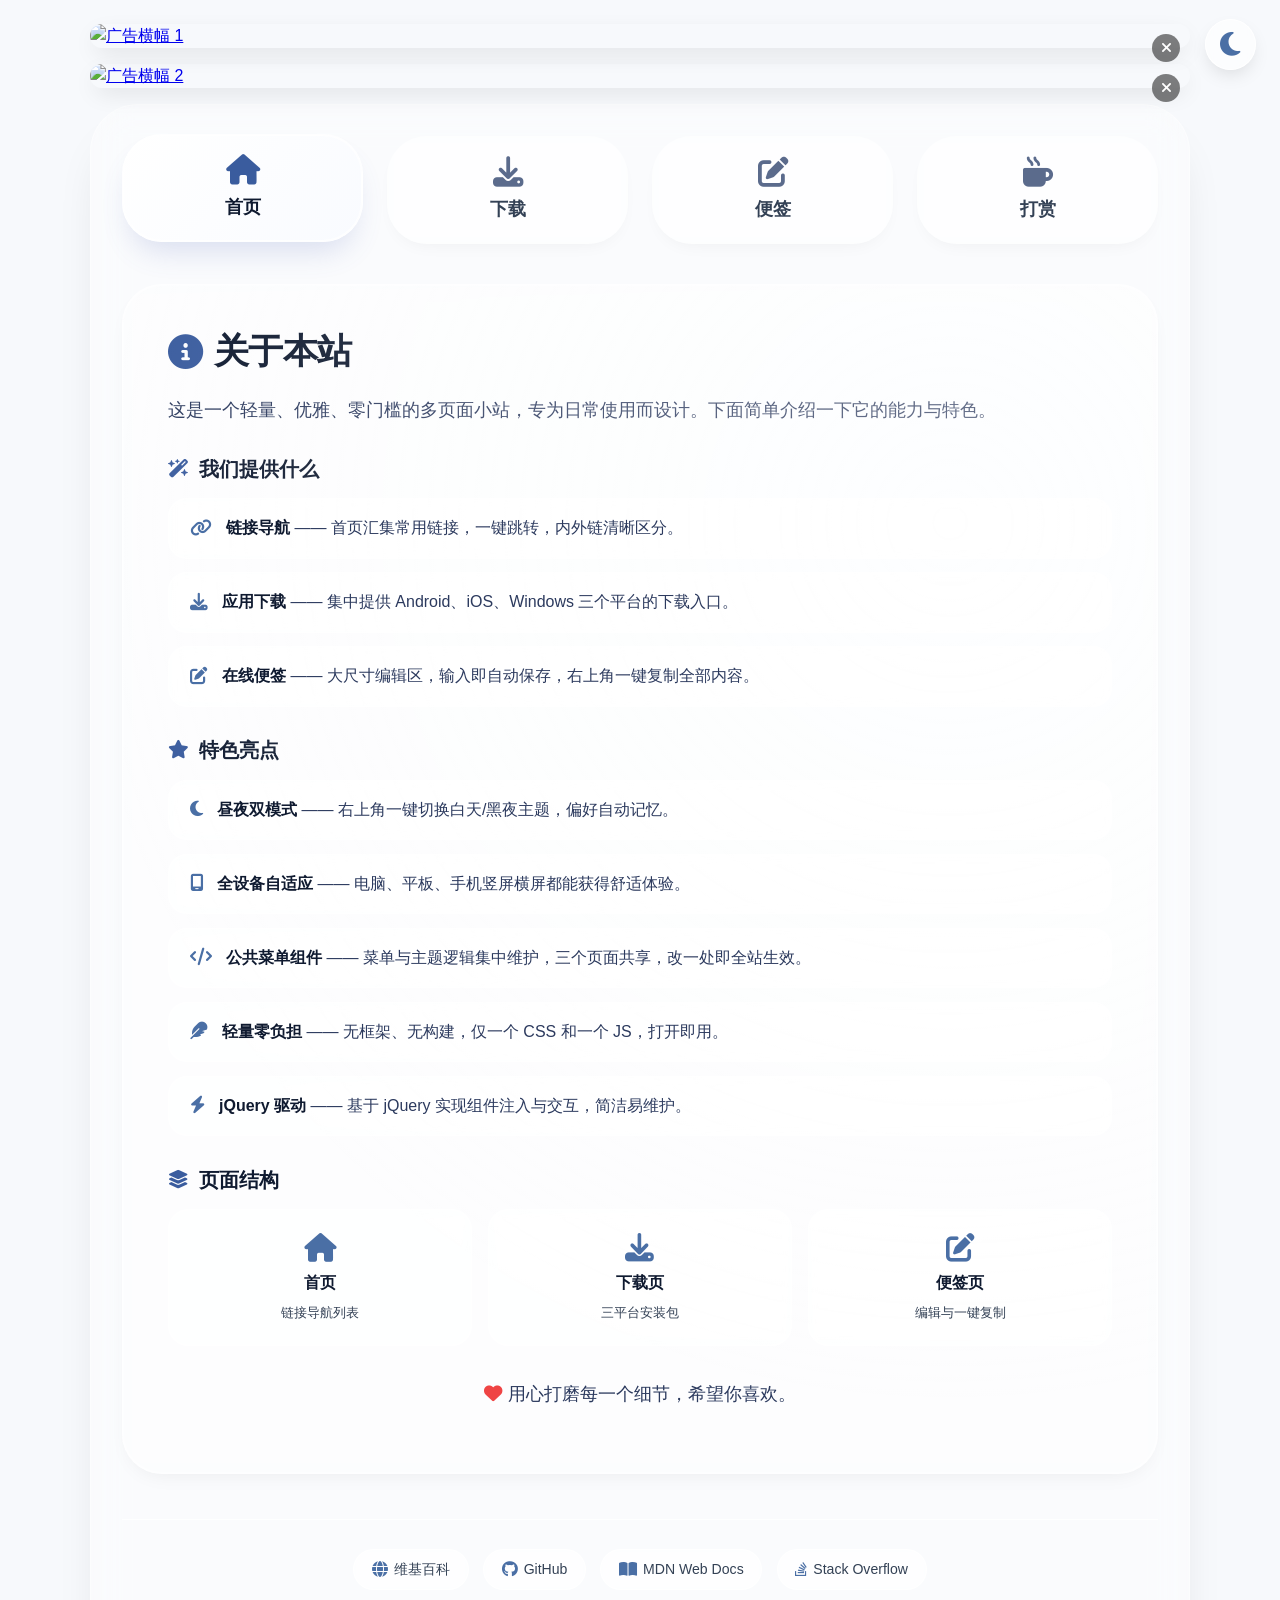
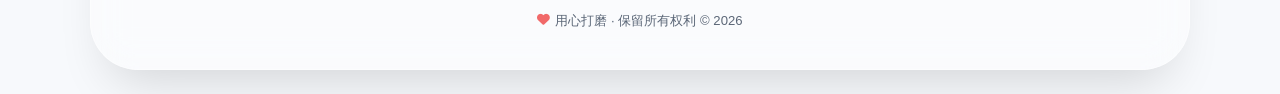
==== commit 1a1466a7: "功能结构优化" ====
--- a/about.html
+++ b/about.html
@@ -5,7 +5,8 @@
   <meta name="viewport" content="width=device-width, initial-scale=1.0, viewport-fit=cover">
   <title>关于本站</title>
   <link rel="stylesheet" href="https://cdnjs.cloudflare.com/ajax/libs/font-awesome/6.5.1/css/all.min.css">
-  <link rel="stylesheet" href="style.css">
+  <link rel="stylesheet" href="common.css">
+  <link rel="stylesheet" href="about.css">
 </head>
 <body data-page="index">
   <div class="app-container">
--- a/common.css
+++ b/common.css
@@ -0,0 +1,618 @@
+/* ==========================================================
+   全局变量 (昼/夜) & 背景图控制
+   ========================================================== */
+:root {
+    --site-bg-image: url('https://images.unsplash.com/photo-1477346611705-65d1883cee1e?q=80&w=2070&auto=format&fit=crop');
+    /* --site-bg-image: none; */
+    --bg-gradient-start: #f7f9fc;
+    --bg-gradient-end: #eef1f7;
+    --app-bg: rgba(255, 255, 255, 0.35);
+    --page-bg: rgba(255, 255, 255, 0.25);
+    --app-shadow: 0 30px 50px -20px rgba(0, 0, 0, 0.15), 0 0 0 1px rgba(255, 255, 255, 0.4) inset;
+    --menu-bg: rgba(255, 255, 255, 0.5);
+    --menu-border: rgba(255, 255, 255, 0.8);
+    --menu-hover-bg: rgba(255, 255, 255, 0.85);
+    --menu-active-bg: linear-gradient(135deg, #ffffff, #f9fbff);
+    --menu-active-shadow: 0 18px 30px -10px rgba(80, 100, 180, 0.2), 0 0 0 1px rgba(255, 255, 255, 0.9) inset;
+    --text-primary: #1e293b;
+    --text-secondary: #2c3a5e;
+    --text-muted: #334155;
+    --heading-color: #0f1a30;
+    --icon-color: #5b6b8c;
+    --icon-active-color: #3a5c9e;
+    --page-border: rgba(255, 255, 255, 0.6);
+    --page-shadow: 0 8px 22px -10px rgba(0, 0, 0, 0.08), 0 0 0 1px rgba(255, 255, 255, 0.4) inset;
+    --toggle-bg: rgba(255, 255, 255, 0.6);
+    --toggle-border: rgba(255, 255, 255, 0.9);
+    --toggle-icon: #4a6fa5;
+    --scroll-thumb: rgba(100, 116, 139, 0.3);
+    --link-bg: rgba(255, 255, 255, 0.55);
+    --link-hover-bg: rgba(255, 255, 255, 0.9);
+    --link-border: rgba(255, 255, 255, 0.8);
+    --link-icon-bg: rgba(80, 100, 180, 0.1);
+    --link-icon-color: #4a6fa5;
+}
+
+body.dark-mode {
+    --bg-gradient-start: #0b0f1a;
+    --bg-gradient-end: #141a26;
+    --app-bg: rgba(20, 28, 40, 0.45);
+    --page-bg: rgba(28, 38, 55, 0.35);
+    --app-shadow: 0 30px 50px -20px rgba(0, 0, 0, 0.6), 0 0 0 1px rgba(255, 255, 255, 0.1) inset;
+    --menu-bg: rgba(35, 45, 65, 0.6);
+    --menu-border: rgba(255, 255, 255, 0.15);
+    --menu-hover-bg: rgba(55, 70, 95, 0.7);
+    --menu-active-bg: linear-gradient(135deg, #2a3548, #1f2a3f);
+    --menu-active-shadow: 0 18px 30px -10px rgba(0, 0, 0, 0.5), 0 0 0 1px rgba(255, 255, 255, 0.15) inset;
+    --text-primary: #e2e8f0;
+    --text-secondary: #cbd5e1;
+    --text-muted: #a0afc0;
+    --heading-color: #f1f5f9;
+    --icon-color: #94a3b8;
+    --icon-active-color: #7aa2e0;
+    --page-border: rgba(255, 255, 255, 0.1);
+    --page-shadow: 0 8px 22px -10px rgba(0, 0, 0, 0.4), 0 0 0 1px rgba(255, 255, 255, 0.1) inset;
+    --toggle-bg: rgba(50, 65, 90, 0.8);
+    --toggle-border: rgba(255, 255, 255, 0.2);
+    --toggle-icon: #fbbf24;
+    --scroll-thumb: rgba(200, 210, 230, 0.4);
+    --link-bg: rgba(35, 45, 65, 0.55);
+    --link-hover-bg: rgba(55, 70, 95, 0.85);
+    --link-border: rgba(255, 255, 255, 0.12);
+    --link-icon-bg: rgba(120, 160, 230, 0.15);
+    --link-icon-color: #7aa2e0;
+}
+
+/* 全局重置 & 背景 */
+* {
+    margin: 0;
+    padding: 0;
+    box-sizing: border-box;
+}
+
+html {
+    font-size: 16px;
+}
+
+body {
+    font-family: -apple-system, BlinkMacSystemFont, 'Segoe UI', 'PingFang SC', 'Hiragino Sans GB', 'Microsoft YaHei', Helvetica, Arial, sans-serif;
+    background-image: var(--site-bg-image);
+    background-color: var(--bg-gradient-start);
+    background-size: cover;
+    background-position: center;
+    background-attachment: fixed;
+    background-repeat: no-repeat;
+    min-height: 100vh;
+    display: flex;
+    flex-direction: column;
+    align-items: center;
+    justify-content: center;
+    padding: 1.5rem;
+    margin: 0;
+    line-height: 1.5;
+    color: var(--text-primary);
+    transition: background-color 0.4s ease, color 0.3s ease;
+}
+
+body.dark-mode {
+    background-image: linear-gradient(rgba(11, 15, 26, 0.7), rgba(20, 26, 38, 0.7)), var(--site-bg-image);
+    background-color: var(--bg-gradient-end);
+}
+
+/* 主布局容器 */
+.app-container {
+    max-width: 1100px;
+    width: 100%;
+    background: var(--app-bg);
+    backdrop-filter: blur(20px);
+    -webkit-backdrop-filter: blur(20px);
+    border-radius: clamp(1.5rem, 6vw, 3rem);
+    box-shadow: var(--app-shadow);
+    padding: clamp(1.5rem, 5vw, 2rem) clamp(1rem, 4vw, 2rem) clamp(1.8rem, 6vw, 2.5rem);
+    transition: all 0.3s ease;
+    position: relative;
+    overflow: hidden;
+}
+
+/* 菜单栏 */
+.menu {
+    display: flex;
+    justify-content: center;
+    gap: clamp(0.8rem, 3vw, 1.5rem);
+    margin-bottom: clamp(1.8rem, 5vw, 2.5rem);
+    flex-wrap: wrap;
+}
+
+.menu-item {
+    flex: 1 1 0;
+    min-width: clamp(65px, 18vw, 120px);
+    text-align: center;
+    padding: clamp(0.8rem, 3vw, 1.25rem) clamp(0.5rem, 2vw, 1rem);
+    border-radius: clamp(1.5rem, 6vw, 2.5rem);
+    background: var(--menu-bg);
+    border: 1px solid var(--menu-border);
+    backdrop-filter: blur(4px);
+    -webkit-backdrop-filter: blur(4px);
+    box-shadow: 0 8px 18px -8px rgba(0, 0, 0, 0.05);
+    cursor: pointer;
+    transition: all 0.3s cubic-bezier(0.2, 0.9, 0.4, 1);
+    font-weight: 600;
+    font-size: clamp(0.85rem, 2.5vw, 1.15rem);
+    color: var(--text-muted);
+    display: flex;
+    flex-direction: column;
+    align-items: center;
+    gap: clamp(0.2rem, 1vw, 0.5rem);
+    user-select: none;
+    outline: none;
+    border: 1px solid transparent;
+    white-space: nowrap;
+    text-decoration: none;
+}
+
+.menu-item i {
+    font-size: clamp(1.4rem, 4.5vw, 1.9rem);
+    color: var(--icon-color);
+    transition: all 0.3s ease;
+}
+
+.menu-item:hover {
+    background: var(--menu-hover-bg);
+    box-shadow: 0 18px 28px -12px rgba(0, 0, 0, 0.15);
+    transform: translateY(-3px);
+    border-color: var(--menu-border);
+}
+
+.menu-item:hover i {
+    color: var(--icon-active-color);
+    transform: scale(1.05);
+}
+
+.menu-item.active {
+    background: var(--menu-active-bg);
+    box-shadow: var(--menu-active-shadow);
+    color: var(--heading-color);
+    border-color: var(--menu-border);
+    transform: translateY(-2px);
+}
+
+.menu-item.active i {
+    color: var(--icon-active-color);
+}
+
+/* 内容页卡片 */
+.page-content {
+    position: relative;
+}
+
+.page {
+    background: var(--page-bg);
+    backdrop-filter: blur(8px);
+    -webkit-backdrop-filter: blur(8px);
+    border-radius: clamp(1.2rem, 5vw, 2.5rem);
+    padding: clamp(1.2rem, 5vw, 2.5rem) clamp(1rem, 5vw, 2.8rem);
+    box-shadow: var(--page-shadow);
+    border: 1px solid var(--page-border);
+    color: var(--text-primary);
+    position: relative;
+}
+
+@keyframes pageFadeIn {
+    from {
+        opacity: 0;
+        transform: translateY(8px);
+    }
+
+    to {
+        opacity: 1;
+        transform: translateY(0);
+    }
+}
+
+.page.active {
+    animation: pageFadeIn 0.4s ease forwards;
+}
+
+.page h2 {
+    font-size: clamp(1.4rem, 4vw, 2.2rem);
+    font-weight: 700;
+    letter-spacing: -0.02em;
+    margin-bottom: clamp(0.6rem, 2vw, 1rem);
+    color: var(--heading-color);
+    display: flex;
+    align-items: center;
+    gap: clamp(8px, 2vw, 12px);
+    flex-wrap: wrap;
+}
+
+.page h2 i {
+    font-size: clamp(1.6rem, 4.5vw, 2.2rem);
+    color: var(--icon-active-color);
+    flex-shrink: 0;
+}
+
+.page>p {
+    font-size: clamp(0.95rem, 2.5vw, 1.15rem);
+    color: var(--text-secondary);
+    margin-bottom: clamp(1rem, 3vw, 1.5rem);
+    font-weight: 400;
+    line-height: 1.7;
+    max-width: 100%;
+}
+
+.page::before {
+    content: '';
+    position: absolute;
+    top: 0;
+    left: 0;
+    width: 100%;
+    height: 100%;
+    border-radius: inherit;
+    background: radial-gradient(circle at 80% 20%, rgba(255, 255, 255, 0.3) 0%, transparent 70%);
+    pointer-events: none;
+}
+
+/* 昼夜切换按钮 */
+.theme-toggle {
+    position: fixed;
+    top: max(1.2rem, env(safe-area-inset-top, 1.2rem));
+    right: max(1.5rem, env(safe-area-inset-right, 1.5rem));
+    width: clamp(2.6rem, 8vw, 3.2rem);
+    height: clamp(2.6rem, 8vw, 3.2rem);
+    border-radius: 50%;
+    background: var(--toggle-bg);
+    backdrop-filter: blur(8px);
+    -webkit-backdrop-filter: blur(8px);
+    border: 1px solid var(--toggle-border);
+    box-shadow: 0 8px 20px -6px rgba(0, 0, 0, 0.15);
+    display: flex;
+    align-items: center;
+    justify-content: center;
+    cursor: pointer;
+    transition: all 0.3s cubic-bezier(0.2, 0.9, 0.4, 1);
+    z-index: 100;
+    color: var(--toggle-icon);
+    outline: none;
+    user-select: none;
+}
+
+.theme-toggle i {
+    font-size: clamp(1.2rem, 3.8vw, 1.7rem);
+    color: var(--toggle-icon);
+    transition: transform 0.4s ease, opacity 0.3s ease;
+}
+
+.theme-toggle:hover {
+    transform: scale(1.08) rotate(5deg);
+    box-shadow: 0 12px 26px -6px rgba(0, 0, 0, 0.25);
+}
+
+.theme-toggle:active {
+    transform: scale(0.96);
+}
+
+/* 页脚 */
+.site-footer {
+    margin-top: clamp(1.8rem, 6vw, 2.8rem);
+    padding-top: clamp(1.2rem, 4vw, 1.8rem);
+    border-top: 1px solid var(--link-border);
+    display: flex;
+    flex-direction: column;
+    align-items: center;
+    gap: clamp(0.9rem, 3vw, 1.3rem);
+}
+
+.footer-links {
+    display: flex;
+    flex-wrap: wrap;
+    justify-content: center;
+    gap: clamp(0.5rem, 2vw, 0.9rem);
+}
+
+.footer-link {
+    display: inline-flex;
+    align-items: center;
+    gap: 6px;
+    padding: clamp(0.4rem, 1.6vw, 0.55rem) clamp(0.8rem, 3vw, 1.1rem);
+    border-radius: 100px;
+    background: var(--link-bg);
+    border: 1px solid var(--link-border);
+    color: var(--text-muted);
+    font-size: clamp(0.75rem, 2vw, 0.88rem);
+    font-weight: 500;
+    text-decoration: none;
+    transition: all 0.3s cubic-bezier(0.2, 0.9, 0.4, 1);
+    backdrop-filter: blur(4px);
+    -webkit-backdrop-filter: blur(4px);
+}
+
+.footer-link:hover {
+    background: var(--link-hover-bg);
+    color: var(--icon-active-color);
+    transform: translateY(-2px);
+    box-shadow: 0 8px 16px -8px rgba(0, 0, 0, 0.15);
+    border-color: var(--link-border);
+}
+
+.footer-link i {
+    font-size: clamp(0.85rem, 2.2vw, 1rem);
+    color: var(--link-icon-color);
+    transition: transform 0.3s ease;
+}
+
+.footer-link:hover i {
+    transform: scale(1.1);
+}
+
+.footer-copy {
+    font-size: clamp(0.72rem, 1.9vw, 0.82rem);
+    color: var(--text-muted);
+    display: flex;
+    align-items: center;
+    justify-content: center;
+    gap: 5px;
+    flex-wrap: wrap;
+    text-align: center;
+    opacity: 0.8;
+}
+
+.footer-copy i {
+    color: #ef4444;
+    font-size: clamp(0.7rem, 1.8vw, 0.8rem);
+}
+
+/* 顶部广告位（公共） */
+.ad-container {
+    width: 100%;
+    max-width: 1100px;
+    display: flex;
+    flex-direction: column;
+    gap: 1rem;
+    margin-bottom: 1rem;
+}
+
+.ad-banner-wrap {
+    position: relative;
+    width: 100%;
+    z-index: 90;
+    transition: all 0.3s ease;
+}
+
+.ad-inner {
+    position: relative;
+    width: 100%;
+    display: flex;
+    justify-content: center;
+}
+
+.ad-link {
+    display: block;
+    width: 100%;
+    border-radius: clamp(1rem, 4vw, 1.5rem);
+    overflow: hidden;
+    box-shadow: 0 8px 24px -6px rgba(0, 0, 0, 0.15);
+    transition: transform 0.3s ease, box-shadow 0.3s ease;
+}
+
+.ad-link:hover {
+    transform: translateY(-2px);
+    box-shadow: 0 12px 30px -8px rgba(0, 0, 0, 0.25);
+}
+
+.ad-banner-wrap img {
+    width: 100%;
+    height: auto;
+    max-height: 120px;
+    object-fit: cover;
+    display: block;
+}
+
+.ad-close {
+    position: absolute;
+    top: 10px;
+    right: 10px;
+    width: 28px;
+    height: 28px;
+    border-radius: 50%;
+    background: rgba(0, 0, 0, 0.5);
+    color: #fff;
+    display: flex;
+    align-items: center;
+    justify-content: center;
+    font-size: 14px;
+    cursor: pointer;
+    z-index: 10;
+    border: none;
+    outline: none;
+    transition: all 0.2s ease;
+    backdrop-filter: blur(4px);
+}
+
+.ad-close:hover {
+    background: rgba(0, 0, 0, 0.8);
+    transform: scale(1.1) rotate(90deg);
+}
+
+/* 验证码弹窗 (notes.html 用，但公共里放着也行) */
+.captcha-overlay {
+    position: fixed;
+    top: 0;
+    left: 0;
+    width: 100%;
+    height: 100%;
+    background: rgba(0, 0, 0, 0.4);
+    backdrop-filter: blur(8px);
+    -webkit-backdrop-filter: blur(8px);
+    display: flex;
+    justify-content: center;
+    align-items: center;
+    z-index: 999;
+    opacity: 0;
+    visibility: hidden;
+    transition: opacity 0.3s ease, visibility 0.3s ease;
+}
+
+.captcha-overlay.show {
+    opacity: 1;
+    visibility: visible;
+}
+
+.captcha-box {
+    background: var(--app-bg);
+    border: 1px solid var(--app-shadow);
+    border-radius: clamp(1rem, 4vw, 1.5rem);
+    padding: clamp(1.5rem, 5vw, 2rem);
+    width: 90%;
+    max-width: 400px;
+    box-shadow: 0 20px 40px -10px rgba(0, 0, 0, 0.3);
+    transform: translateY(20px) scale(0.95);
+    transition: transform 0.3s cubic-bezier(0.2, 0.9, 0.4, 1);
+    color: var(--text-primary);
+}
+
+.captcha-overlay.show .captcha-box {
+    transform: translateY(0) scale(1);
+}
+
+.captcha-box h3 {
+    font-size: 1.25rem;
+    font-weight: 700;
+    color: var(--heading-color);
+    margin-bottom: 0.5rem;
+    display: flex;
+    align-items: center;
+    gap: 8px;
+}
+
+.captcha-box h3 i {
+    color: var(--icon-active-color);
+}
+
+.captcha-box p {
+    font-size: 0.88rem;
+    color: var(--text-muted);
+    margin-bottom: 1.2rem;
+    line-height: 1.5;
+}
+
+.captcha-question {
+    font-size: 1.8rem;
+    font-weight: 700;
+    text-align: center;
+    color: var(--heading-color);
+    background: var(--link-bg);
+    padding: 1rem;
+    border-radius: 1rem;
+    border: 1px solid var(--link-border);
+    margin-bottom: 1rem;
+    letter-spacing: 2px;
+    transition: color 0.2s ease;
+}
+
+.captcha-input {
+    width: 100%;
+    padding: 0.8rem 1rem;
+    border-radius: 1rem;
+    border: 1px solid var(--page-border);
+    background: var(--page-bg);
+    color: var(--text-primary);
+    font-size: 1.1rem;
+    text-align: center;
+    font-weight: 600;
+    outline: none;
+    transition: all 0.3s ease;
+    margin-bottom: 1.2rem;
+    font-family: inherit;
+}
+
+.captcha-input:focus {
+    border-color: var(--icon-active-color);
+    box-shadow: 0 0 0 3px rgba(74, 111, 165, 0.15);
+}
+
+.captcha-actions {
+    display: flex;
+    gap: 10px;
+}
+
+.captcha-btn {
+    flex: 1;
+    padding: 0.8rem;
+    border-radius: 1rem;
+    font-weight: 600;
+    font-size: 0.95rem;
+    cursor: pointer;
+    border: none;
+    transition: all 0.3s ease;
+    font-family: inherit;
+}
+
+.captcha-btn.cancel {
+    background: var(--link-bg);
+    color: var(--text-muted);
+    border: 1px solid var(--link-border);
+}
+
+.captcha-btn.cancel:hover {
+    background: var(--link-hover-bg);
+}
+
+.captcha-btn.confirm {
+    background: linear-gradient(135deg, #4a6fa5, #3a5c9e);
+    color: #fff;
+    box-shadow: 0 4px 12px -4px rgba(74, 111, 165, 0.5);
+}
+
+.captcha-btn.confirm:hover {
+    transform: translateY(-2px);
+    box-shadow: 0 8px 18px -6px rgba(74, 111, 165, 0.6);
+    filter: brightness(1.08);
+}
+
+/* 响应式 & 滚动条 */
+@media (max-width: 400px) {
+    .menu-item {
+        min-width: 60px;
+    }
+}
+
+@media (max-height: 500px) and (orientation: landscape) {
+    body {
+        align-items: flex-start;
+        padding-top: 2rem;
+    }
+
+    .app-container {
+        margin-top: 1rem;
+        margin-bottom: 1rem;
+    }
+
+    .page-content {
+        min-height: 250px;
+    }
+}
+
+::-webkit-scrollbar {
+    width: 6px;
+    height: 6px;
+}
+
+::-webkit-scrollbar-track {
+    background: transparent;
+}
+
+::-webkit-scrollbar-thumb {
+    background: var(--scroll-thumb);
+    border-radius: 10px;
+}
+
+img {
+    max-width: 100%;
+    height: auto;
+}
+
+.menu-item,
+.theme-toggle,
+.copy-btn {
+    -webkit-tap-highlight-color: transparent;
+}
--- a/about.css
+++ b/about.css
@@ -0,0 +1,127 @@
+/* 关于我们 */
+.about-section {
+    margin-top: clamp(1.2rem, 4vw, 1.8rem);
+}
+
+.about-section h3 {
+    font-size: clamp(1.05rem, 3vw, 1.25rem);
+    font-weight: 700;
+    color: var(--heading-color);
+    margin-bottom: clamp(0.6rem, 2vw, 0.9rem);
+    display: flex;
+    align-items: center;
+    gap: clamp(6px, 2vw, 10px);
+}
+
+.about-section h3 i {
+    color: var(--icon-active-color);
+    font-size: clamp(1rem, 2.8vw, 1.15rem);
+}
+
+.about-list {
+    list-style: none;
+    display: flex;
+    flex-direction: column;
+    gap: clamp(0.6rem, 2vw, 0.85rem);
+}
+
+.about-list li {
+    display: flex;
+    align-items: flex-start;
+    gap: clamp(0.6rem, 2vw, 0.9rem);
+    padding: clamp(0.7rem, 2.5vw, 1rem) clamp(0.9rem, 3vw, 1.3rem);
+    background: var(--link-bg);
+    border: 1px solid var(--link-border);
+    border-radius: clamp(0.8rem, 3vw, 1.2rem);
+    backdrop-filter: blur(4px);
+    -webkit-backdrop-filter: blur(4px);
+    font-size: clamp(0.88rem, 2.3vw, 1rem);
+    color: var(--text-secondary);
+    line-height: 1.65;
+    transition: all 0.3s ease;
+}
+
+.about-list li:hover {
+    background: var(--link-hover-bg);
+    transform: translateX(3px);
+}
+
+.about-list li>i {
+    color: var(--link-icon-color);
+    font-size: clamp(0.95rem, 2.6vw, 1.1rem);
+    margin-top: 0.2em;
+    flex-shrink: 0;
+}
+
+.about-list strong {
+    color: var(--heading-color);
+    font-weight: 600;
+}
+
+.about-pages {
+    display: grid;
+    grid-template-columns: repeat(auto-fit, minmax(min(100%, 160px), 1fr));
+    gap: clamp(0.7rem, 2.5vw, 1rem);
+}
+
+.about-page-card {
+    display: flex;
+    flex-direction: column;
+    align-items: center;
+    gap: clamp(0.3rem, 1.5vw, 0.5rem);
+    padding: clamp(1rem, 3.5vw, 1.4rem) clamp(0.8rem, 3vw, 1.1rem);
+    background: var(--link-bg);
+    border: 1px solid var(--link-border);
+    border-radius: clamp(0.9rem, 3.5vw, 1.3rem);
+    text-decoration: none;
+    color: var(--text-primary);
+    text-align: center;
+    backdrop-filter: blur(4px);
+    -webkit-backdrop-filter: blur(4px);
+    transition: all 0.3s cubic-bezier(0.2, 0.9, 0.4, 1);
+}
+
+.about-page-card:hover {
+    background: var(--link-hover-bg);
+    transform: translateY(-3px);
+    box-shadow: 0 14px 26px -12px rgba(0, 0, 0, 0.2);
+}
+
+.about-page-card i {
+    font-size: clamp(1.4rem, 4vw, 1.8rem);
+    color: var(--link-icon-color);
+    margin-bottom: 0.1rem;
+    transition: transform 0.3s ease;
+}
+
+.about-page-card:hover i {
+    transform: scale(1.1);
+}
+
+.about-page-name {
+    font-weight: 600;
+    font-size: clamp(0.9rem, 2.4vw, 1rem);
+    color: var(--heading-color);
+}
+
+.about-page-desc {
+    font-size: clamp(0.72rem, 1.9vw, 0.82rem);
+    color: var(--text-muted);
+    line-height: 1.5;
+}
+
+.about-footer {
+    margin-top: clamp(1.5rem, 5vw, 2rem);
+    text-align: center;
+    font-size: clamp(0.82rem, 2.2vw, 0.95rem);
+    color: var(--text-muted);
+    display: flex;
+    align-items: center;
+    justify-content: center;
+    gap: 6px;
+    flex-wrap: wrap;
+}
+
+.about-footer i {
+    color: #ef4444;
+}
